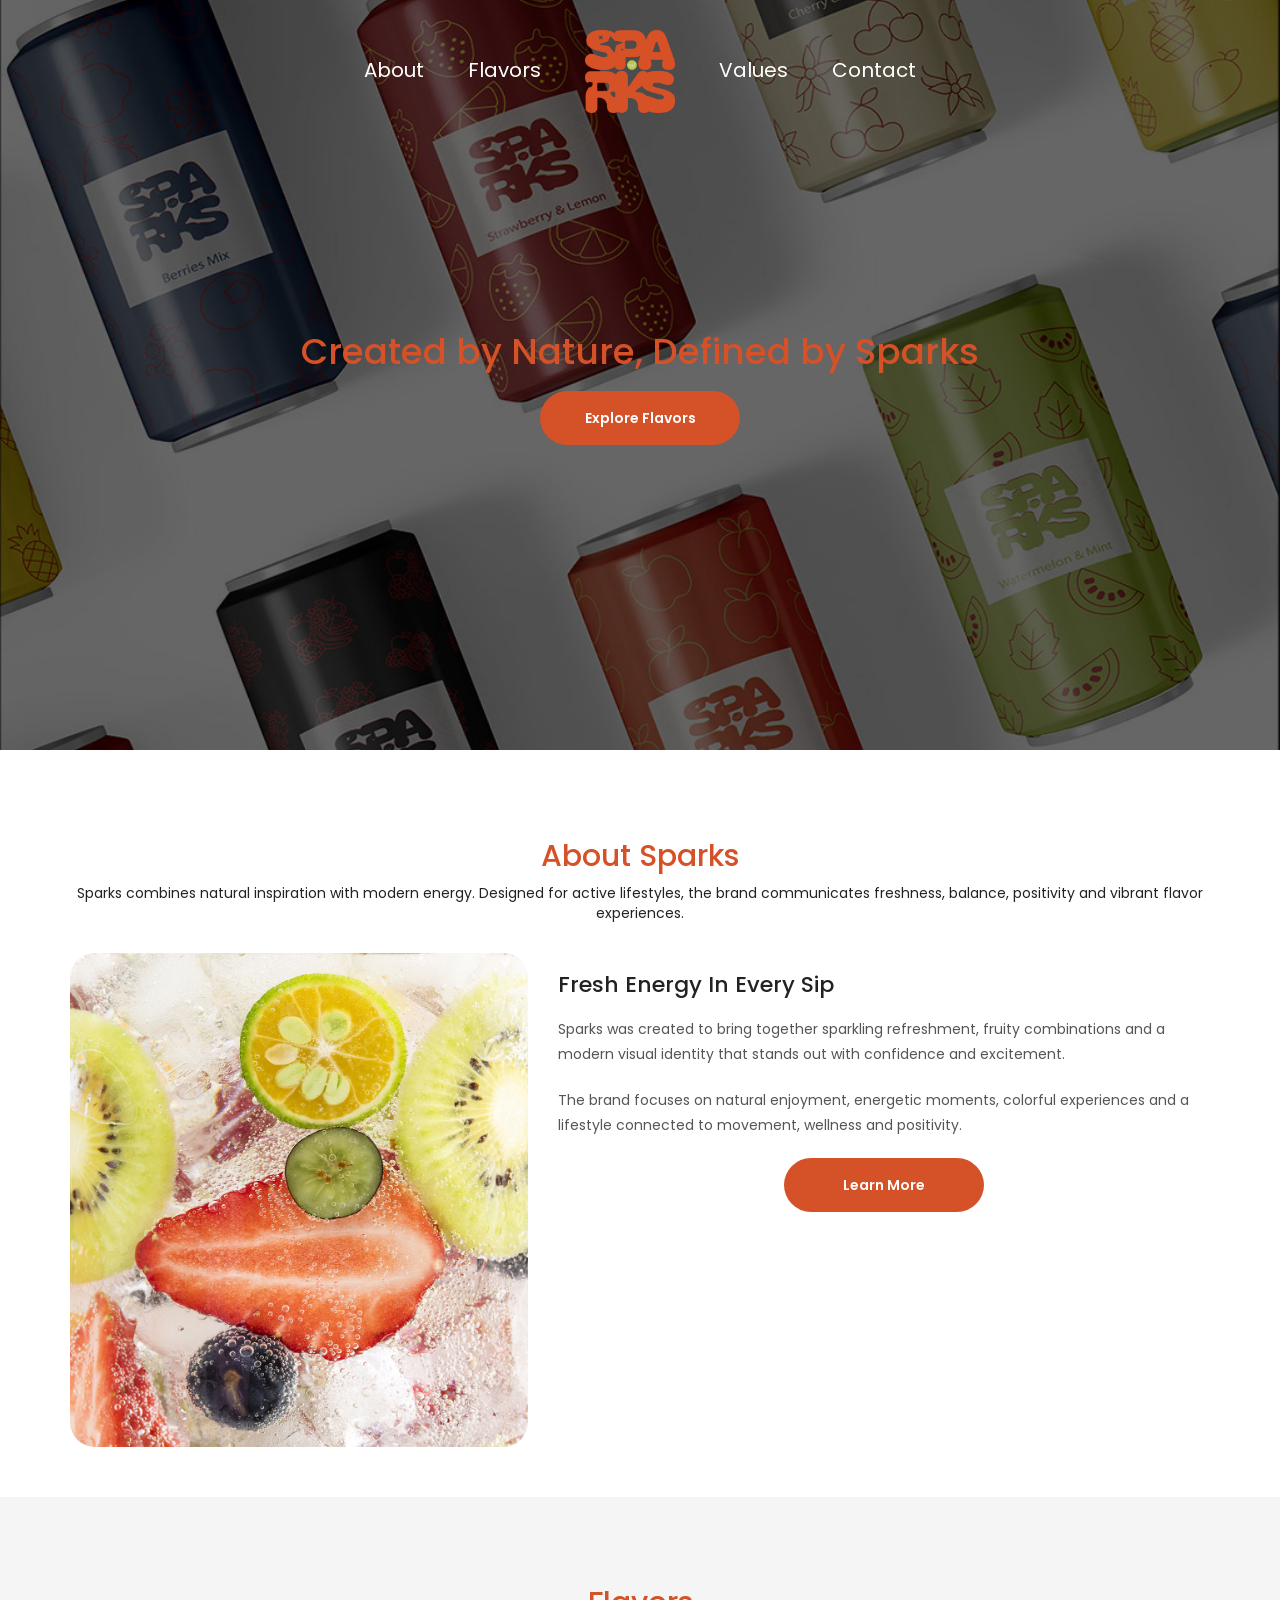
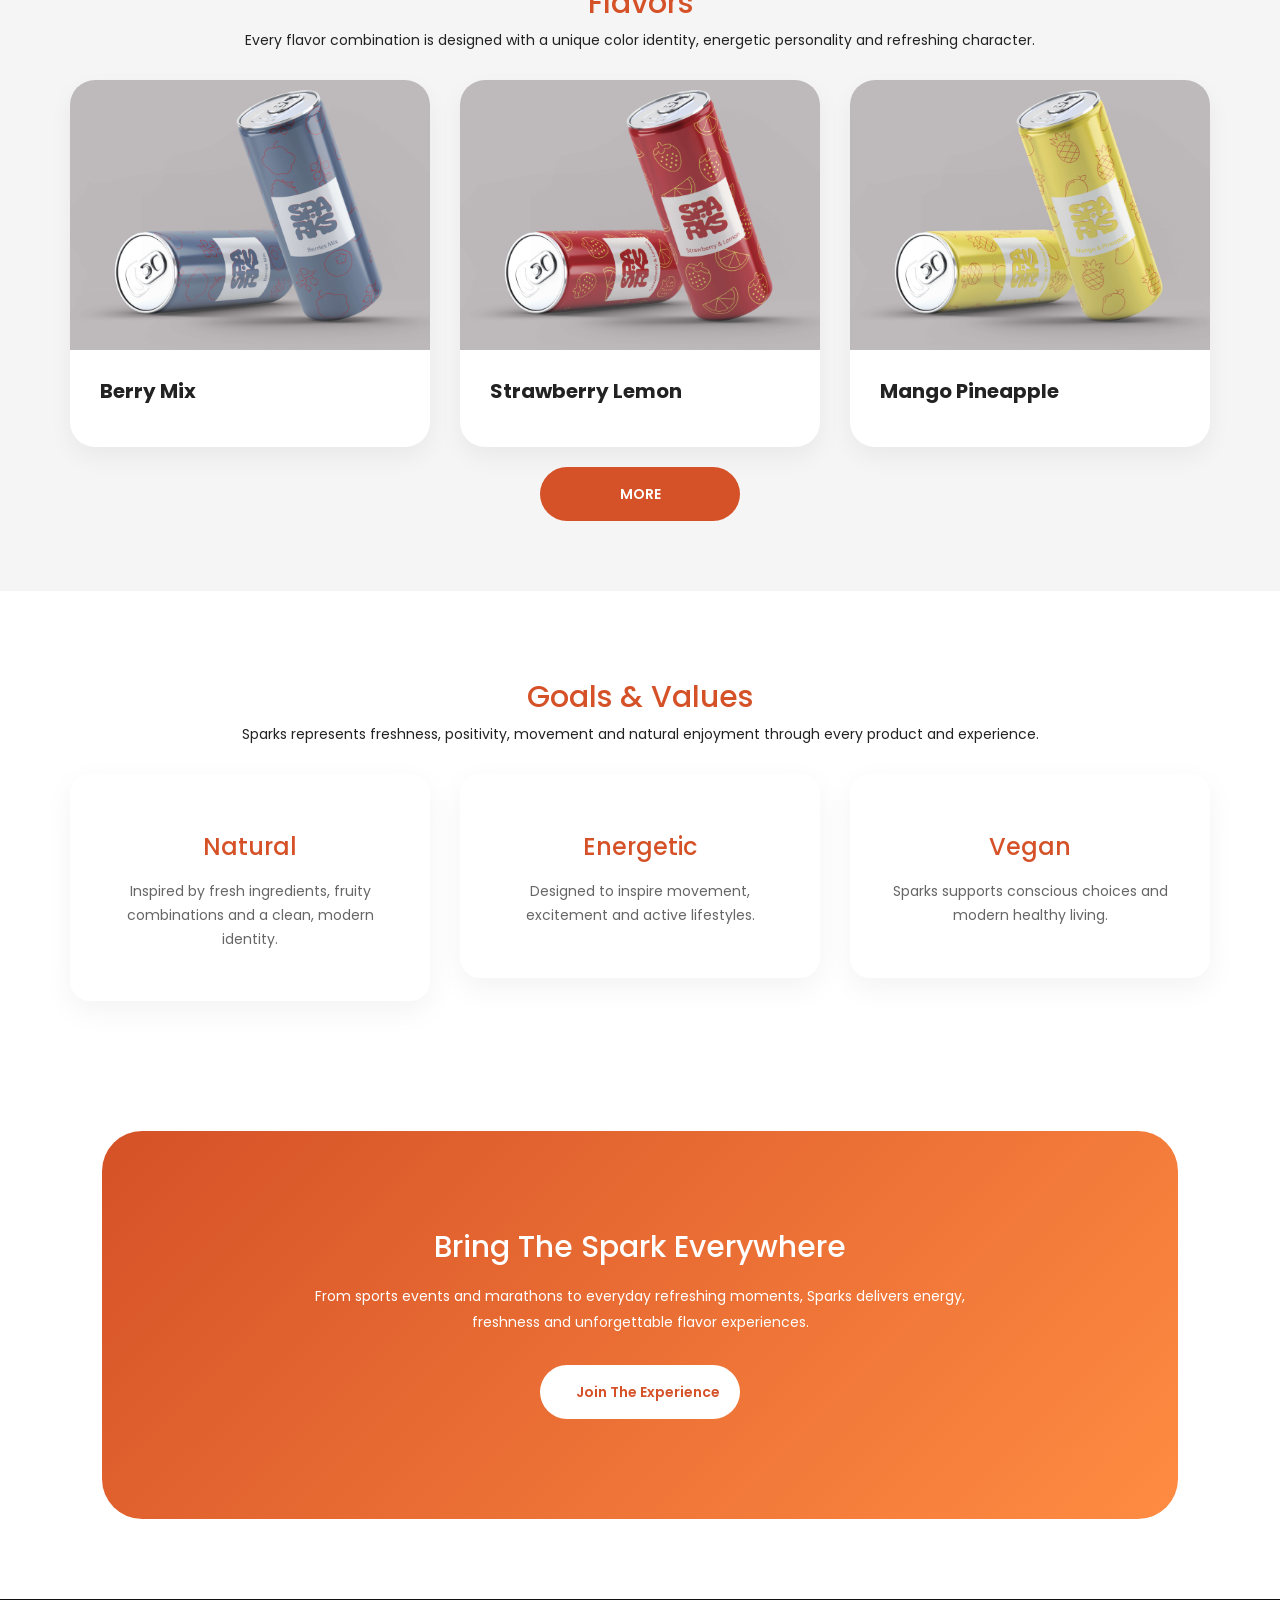
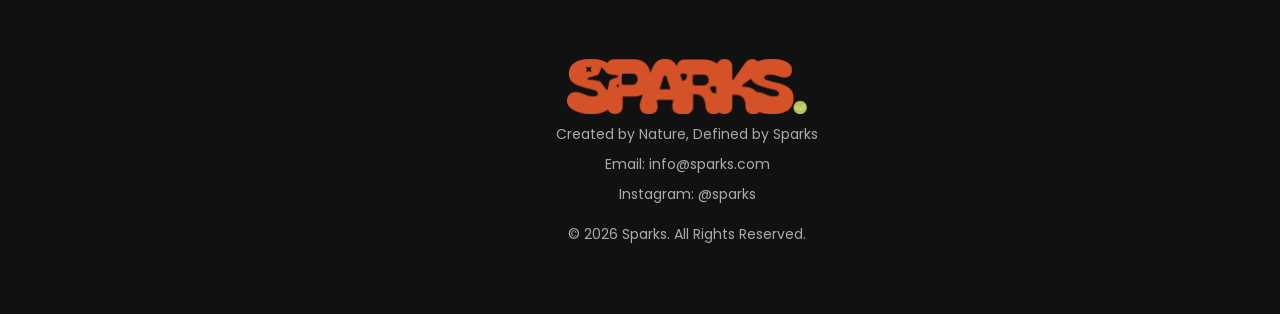
==== index.html @ b62c6bb4 "Add files via upload" ====
<!DOCTYPE html>
<html lang="en">
<head>
  <meta charset="UTF-8" />
  <meta name="viewport" content="width=device-width, initial-scale=1.0" />
  <title>SPARKS</title>
  <link rel="shortcut icon" href="https://christinastyl.github.io/sparks/images/favicon.png">


  <meta name="viewport" content="width=device-width, initial-scale=1">
  <meta name="title" content="SPARKS">
  <meta name="description" content="">

  <meta property="og:url" content="https://christinastyl.github.io/sparks/"/>
  <meta property="og:title" content="SPARKS"/>
  <meta property="og:description" content=""/>
  <meta property="og:site_name" content="SPARKS"/>
  <meta property="og:image" content="https://christinastyl.github.io/sparks/images/og_image.jpg"/>

  <link rel="stylesheet" href="https://maxcdn.bootstrapcdn.com/bootstrap/3.4.1/css/bootstrap.min.css">
  <script src="https://ajax.googleapis.com/ajax/libs/jquery/3.7.1/jquery.min.js"></script>
  <script src="https://maxcdn.bootstrapcdn.com/bootstrap/3.4.1/js/bootstrap.min.js"></script>

  <link rel="preconnect" href="https://fonts.googleapis.com">
  <link href="https://fonts.googleapis.com/css2?family=Bagel+Fat+One&family=Poppins:wght@300;400;500;600;700&display=swap" rel="stylesheet">
  <link  href="scripts/style.css" rel="stylesheet"/>
</head>

<body>
    <div class="header-wrap" id="top">
        <!-- <div class="overlay"></div> -->
        <div class="container">
            <div class="row">
                <div class="col-md-12">
                    <div class="menu">
                        <a href="#about">About</a>
                        <a href="/sparks/flavors">Flavors</a>
                        <a href="#home" class="logo"><img src="images/logo.png" alt="logo"></a>
                        <a href="#values">Values</a>
                        <a href="#contact">Contact</a>
                     </div>
                </div>
            </div>
            <div class="row">
                <div class="col-md-12">
                    <div class="header-img">
                        <h1>Created by Nature, Defined by Sparks</h1>
                        <a href="#flavors" class="btn">Explore Flavors</a>
                    </div>
                </div>
            </div>
        </div>
    </div>

  <!-- ABOUT -->
  <div class="wrap about-wrap about" id="about">
      <div class="container">
          <div class="row">
              <div class="col-md-12">
                  <div class="section-intro">
                      <h2>About Sparks</h2>
                      <p>
                        Sparks combines natural inspiration with modern energy.
                        Designed for active lifestyles, the brand communicates freshness,
                        balance, positivity and vibrant flavor experiences.
                      </p>
                  </div>
              </div>
          </div>
          <div class="row">
              <div class="col-md-5">
                  <img src="images/about-img.jpg" alt="Sparks Drink">
              </div>
              <div class="col-md-7">
                  <div class="about-text">
                    <h3>Fresh Energy In Every Sip</h3>
                    <p>
                      Sparks was created to bring together sparkling refreshment,
                      fruity combinations and a modern visual identity that stands
                      out with confidence and excitement.
                    </p>
                    <p>
                      The brand focuses on natural enjoyment, energetic moments,
                      colorful experiences and a lifestyle connected to movement,
                      wellness and positivity.
                    </p>
                    <a href="#" class="btn">Learn More</a>
                  </div>
              </div>
          </div>
      </div>
  </div>


  <!-- FLAVORS -->

  <div class="wrap flavors-wrap" id="flavors">
      <div class="container">
          <div class="row">
              <div class="col-md-12">
                  <div class="section-intro">
                    <h2>Flavors</h2>
                    <p>
                      Every flavor combination is designed with a unique color identity,
                      energetic personality and refreshing character.
                    </p>
                  </div>
              </div>
          </div>
          <div class="row">
              <div class="col-md-4">
                  <div class="flavor-card">
                      <div class="flavor-top berry"><img src="images/berry.jpg" alt="Berry Mix"></div>
                    <div class="flavor-content">
                      <h3>Berry Mix</h3>
                    </div>
                  </div>
              </div>
              <div class="col-md-4">
                  <div class="flavor-card">
                    <div class="flavor-top strawberry"><img src="images/strawberry.jpg" alt="Strawberry Lemon"></div>
                    <div class="flavor-content">
                      <h3>Strawberry Lemon</h3>
                    </div>
                  </div>
              </div>
              <div class="col-md-4">
                  <div class="flavor-card">
                    <div class="flavor-top mango"><img src="images/mango.jpg" alt="Mango Pineapple"></div>
                    <div class="flavor-content">
                      <h3>Mango Pineapple</h3>
                    </div>
                  </div>
              </div>
              <!-- <div class="col-md-4">
                  <div class="flavor-card">
                    <div class="flavor-top peach"><img src="images/peach.jpg" alt="Peach Green Apple"></div>
                    <div class="flavor-content">
                      <h3>Peach Green Apple</h3>
                    </div>
                  </div>
              </div>
              <div class="col-md-4">
                  <div class="flavor-card">
                    <div class="flavor-top vanilla"><img src="images/vanilla.jpg" alt="Cherry & Vanilla"></div>
                    <div class="flavor-content">
                      <h3>Cherry Vanilla</h3>
                    </div>
                  </div>
              </div>
              <div class="col-md-4">
                  <div class="flavor-card">
                    <div class="flavor-top mint"><img src="images/mint.jpg" alt="Watermelon Mint"></div>
                    <div class="flavor-content">
                      <h3>Watermelon Mint</h3>
                    </div>
                  </div>
              </div> -->
          </div>
          <div class="row">
              <div class="col-md-12">
                  <a href="/sparks/flavors" class="btn">MORE</a>
              </div>
          </div>
      </div>
  </div>

  <!-- VALUES -->
  <div class="wrap values-wrap" id="values">
      <div class="container">
          <div class="row">
              <div class="col-md-12">
                  <div class="section-intro">
                      <h2>Goals & Values</h2>
                      <p>
                        Sparks represents freshness, positivity, movement and natural
                        enjoyment through every product and experience.
                      </p>
                  </div>
              </div>
          </div>
          <div class="row">
              <div class="col-md-4">
                  <div class="value-card">
                    <h3>Natural</h3>
                    <p>
                      Inspired by fresh ingredients, fruity combinations and a clean,
                      modern identity.
                    </p>
                  </div>
              </div>
              <div class="col-md-4">
                  <div class="value-card">
                    <h3>Energetic</h3>
                    <p>
                      Designed to inspire movement, excitement and active lifestyles.
                    </p>
                  </div>
              </div>
              <div class="col-md-4">
                  <div class="value-card">
                    <h3>Vegan</h3>
                    <p>
                      Sparks supports conscious choices and modern healthy living.
                    </p>
                  </div>
              </div>

          </div>
      </div>
  </div>

  <!-- CTA -->

  <div class="cta">

    <h2>Bring The Spark Everywhere</h2>

    <p>
      From sports events and marathons to everyday refreshing moments,
      Sparks delivers energy, freshness and unforgettable flavor experiences.
    </p>

    <a href="#" class="btn">Join The Experience</a>

  </div>

  <!-- FOOTER -->

  <div class="footer" id="contact">
      <div class="container">
          <div class="row">
              <div class="col-md-4"></div>
              <div class="col-md-4">
                  <img src="images/secondary.png" alt="logo">
                <p>Created by Nature, Defined by Sparks</p>
                <p>Email: info@sparks.com</p>
                <p>Instagram: @sparks</p>
                <p style="margin-top:20px;">© 2026 Sparks. All Rights Reserved.</p>
              </div>
              <div class="col-md-4"></div>
          </div>
      </div>
</div>
</body>
</html>
---- scripts/style.css ----
*{margin:0;padding:0;box-sizing:border-box;}
body{font-family:'Poppins',sans-serif;background:#fff;color:#222;overflow-x:hidden;}
html{scroll-behavior:smooth;}
:root{
    --main:#d55127;
    --secondary:#b8c655;
    --dark:#111;
    --light:#fff;
    --gray:#f5f5f5;
}

.overlay{background-color: #000;width: 100%;height: 100%;z-index: 1000;position: absolute;opacity: 16%;}
.menu{text-align: center;margin: 30px;}
.menu a{padding: 0 20px;font-size: 20px;text-decoration: none;display: inline-block;color: #fff;display: ruby-text;}
.menu a:hover{color: var(--secondary)}
.logo {margin: 0}

.header-wrap {background: url('../images/header-bg.jpg') 0 0 no-repeat;background-size: cover;height: 750px;background-position: center;}
.page-header-wrap{background: url('../images/header-bg.jpg') 0 0 no-repeat;background-size: cover;background-position: center;}
.header-wrap .header-title{line-height: 1;color: #fff;font-size: 70px;}
.header-wrap .header-title span{display: block;background-image: linear-gradient(to right, var(--light), var(--dark));-webkit-background-clip: text;-webkit-text-fill-color: transparent;}
.header-wrap .header-text{color: #fff;font-size: 18px;padding: 20px 0;}
.header-wrap .header-text span{color: var(--light);}
.button {color: #fff;border: 1px solid;font-size: 17px;font-weight: normal;padding: 14px 16px;border-radius: 5px;border-image: linear-gradient(to right, var(--light), var(--dark)) 1;}
.button:hover{background-image: linear-gradient(to right, var(--light), var(--dark));text-decoration: none;color: #fff;-webkit-background-clip: border-box;-webkit-text-fill-color: white;}
.header-img{padding: 13% 0;text-align: center;}
.header-img img{width: 100%;padding: 13% 0;}
.header-img h1{color: var(--main);}
.menu .logo img{width: 90px;margin: auto;display: block;}

.hero{height:50vh;background:linear-gradient(rgba(0,0,0,0.45),rgba(0,0,0,0.45)),url('../images/hero.jpg');background-size:cover;background-position:center;text-align:center;color:white;}
.hero h1{font-family:'Bagel Fat One',cursive;font-size:5rem;margin-bottom:15px;}
.hero p{max-width:700px;line-height:1.8;font-size:1.1rem;}

.btn{display:inline-block;padding:16px 35px;background:var(--main);color:white;border-radius:50px;text-decoration:none;font-weight:600;transition:0.3s;    margin: 20px auto;display: block;width: 200px;}
.btn:hover{transform:translateY(-3px);background:var(--secondary);}

.wrap{padding: 50px 0}
.section-intro {text-align: center;padding: 20px 0}
.section-intro h2{color: var(--main)}


/* about */
.about img{width:100%;border-radius:25px;}
.about-text h3{font-size:2.2rem;margin-bottom:20px;}
.about-text p{line-height:1.8;color:#555;margin-bottom:20px;}

/* FLAVORS */
.flavors-wrap {background:var(--gray);}
.flavor-card{background:white;border-radius:25px;overflow:hidden;transition:0.4s;box-shadow:0 10px 25px rgba(0,0,0,0.05);}
.flavor-card:hover{transform:translateY(-10px);}
.flavor-top{height:250px;}
.flavor-top img {width: 100%}

.flavor-content{padding:30px;}
.flavor-content h3{margin-bottom:15px;font-size:1.5rem;}
.flavor-content p{color:#666;line-height:1.7;}

.flavor-content h3{/*position:absolute;top:0px;left:25px;*/font-size:2rem;font-weight:700;z-index:2;}
.berries h3{color: #596983}
.strawberry h3{color: #aa1e23}
.mango h3{color: #fee14d}
.peach h3{color: #d55127}
.vanilla h3{color: #f1e2b7}
.mint h3{color: #b8c655}

/* VALUES */
.value-card{padding:40px;border-radius:20px;background:white;box-shadow:0 10px 30px rgba(0,0,0,0.05);text-align:center;}
.value-card h3{margin:20px 0;color:var(--main);}
.value-card p{color:#666;line-height:1.7;}

/* CTA */

.cta{
background:linear-gradient(135deg,var(--main),#ff8c42);
color:white;
text-align:center;
border-radius:40px;
margin:80px 8%;
padding:80px 30px;
}

.cta h2{
font-size:3rem;
margin-bottom:20px;
}

.cta p{
max-width:700px;
margin:auto;
line-height:1.8;
margin-bottom:30px;
}

.cta .btn{
background:white;
color:var(--main);
}


.secret-wrap{position:relative;margin:70px 8%;padding:70px 8%;border-radius:40px;overflow:hidden;background:#050505;}
.secret-overlay{position:absolute;inset:0;background:radial-gradient(circle at top right,rgba(255,0,80,0.18),transparent 40%);}
.secret-container{position:relative;z-index:2;display:grid;grid-template-columns:repeat(auto-fit,minmax(320px,1fr));gap:60px;align-items:center;}
.premium-label{display:inline-block;padding:10px 20px;border:1px solid rgba(255,255,255,0.2);border-radius:50px;color:var(--main);font-size:12px;letter-spacing:2px;margin-bottom:25px;}
.secret-wrap h2{font-family:'Bagel Fat One',cursive;font-size:6rem;color:white;line-height:1;margin-bottom:20px;}
.secret-wrap h3{color:var(--main);font-size:2rem;margin-bottom:25px;}
.secret-wrap p{color:#bbb;line-height:1.9;margin-bottom:20px;max-width:650px;}
.secret-wrap{display:flex;justify-content:center;}
.secret-can{width:100%;max-width:420px;position:relative;}
.secret-can::before{content:'';position:absolute;inset:-20px;border-radius:30px;background:linear-gradient(135deg,rgba(255,0,80,0.2),rgba(255,255,255,0.02));filter:blur(20px);}
.secret-wrap img{position:relative;z-index:2;width:100%;border-radius:30px;box-shadow:0 20px 60px rgba(0,0,0,0.6);}

/* FOOTER */
.footer{background:#111;color:white;padding:60px 8%;text-align:center;}
.footer img{width: 100%;padding: 0px 60px 10px;}
.footer p{color:#aaa;margin-bottom:10px;}

/* RESPONSIVE */

@media(max-width:768px){

.hero h1{
font-size:3rem;
}

nav ul{
display:none;
}

.section-title h2{
font-size:2.2rem;
}

.cta h2{
font-size:2rem;
}

}
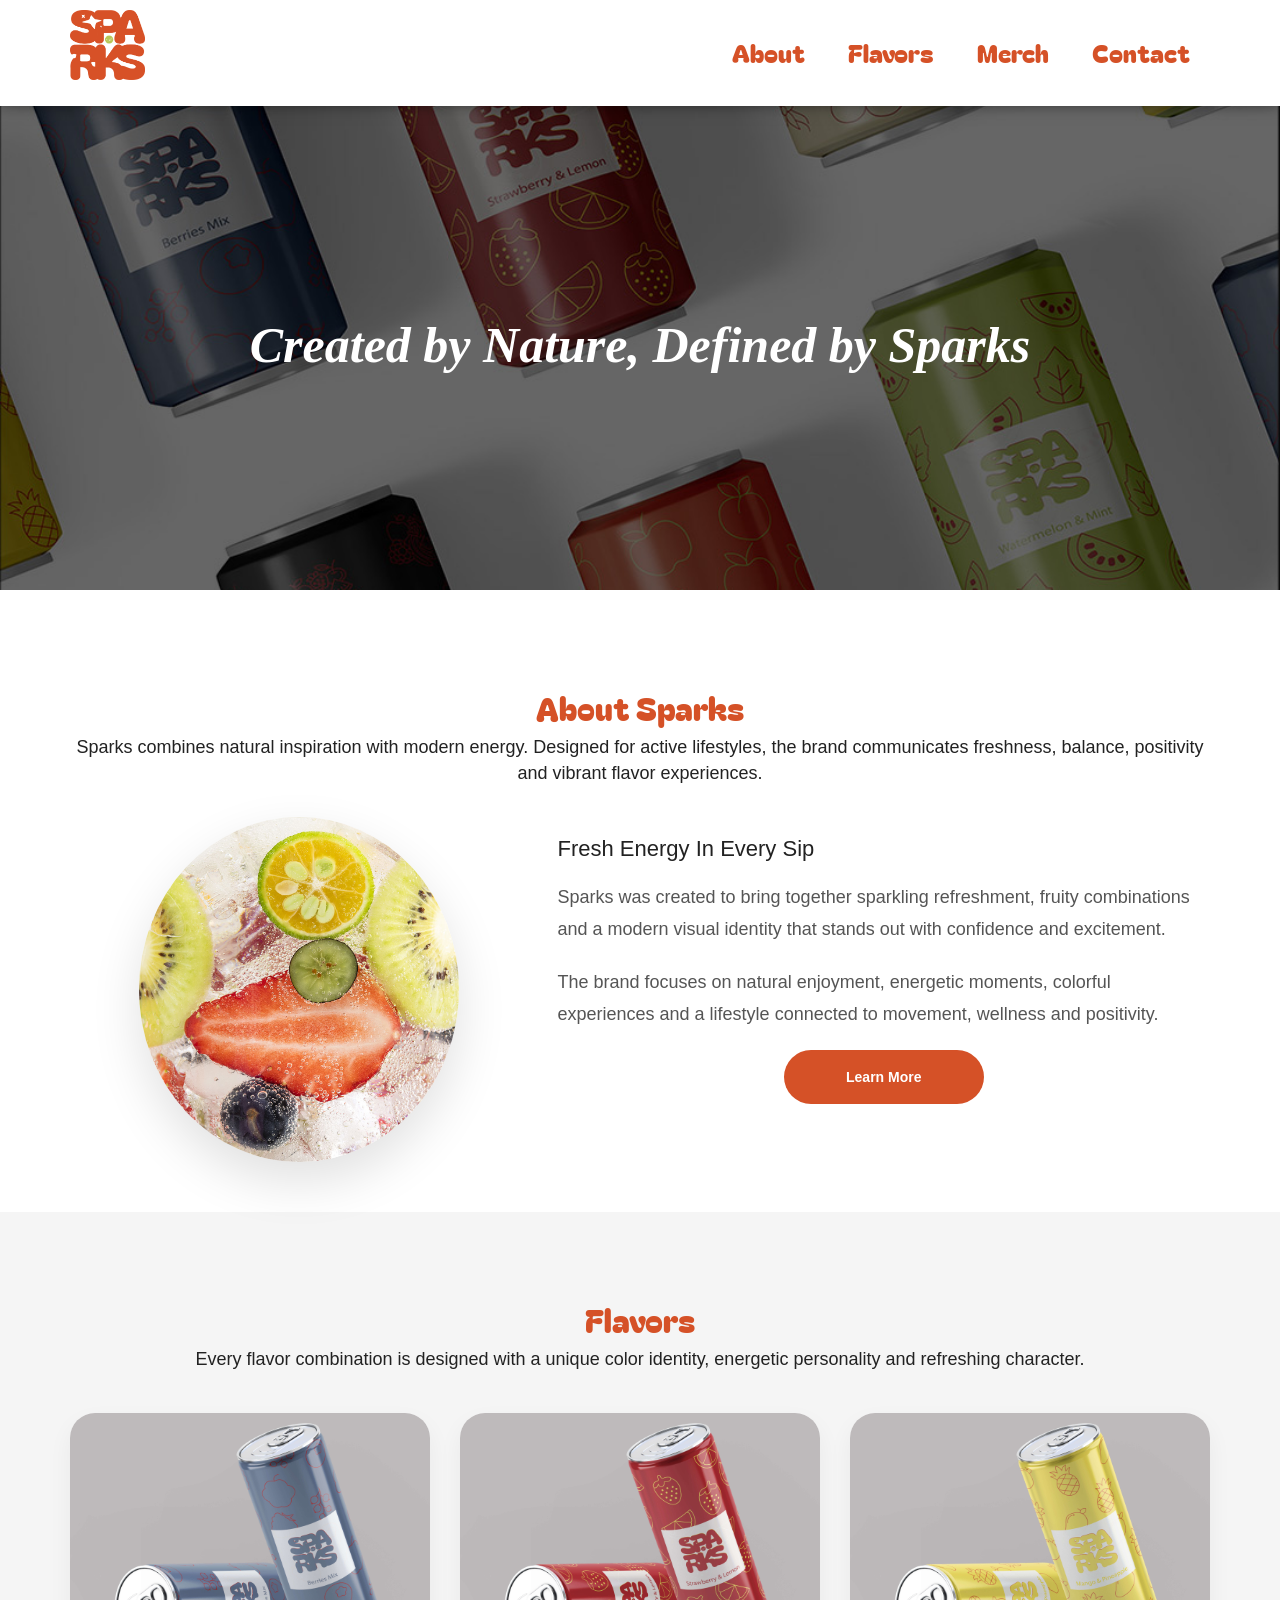
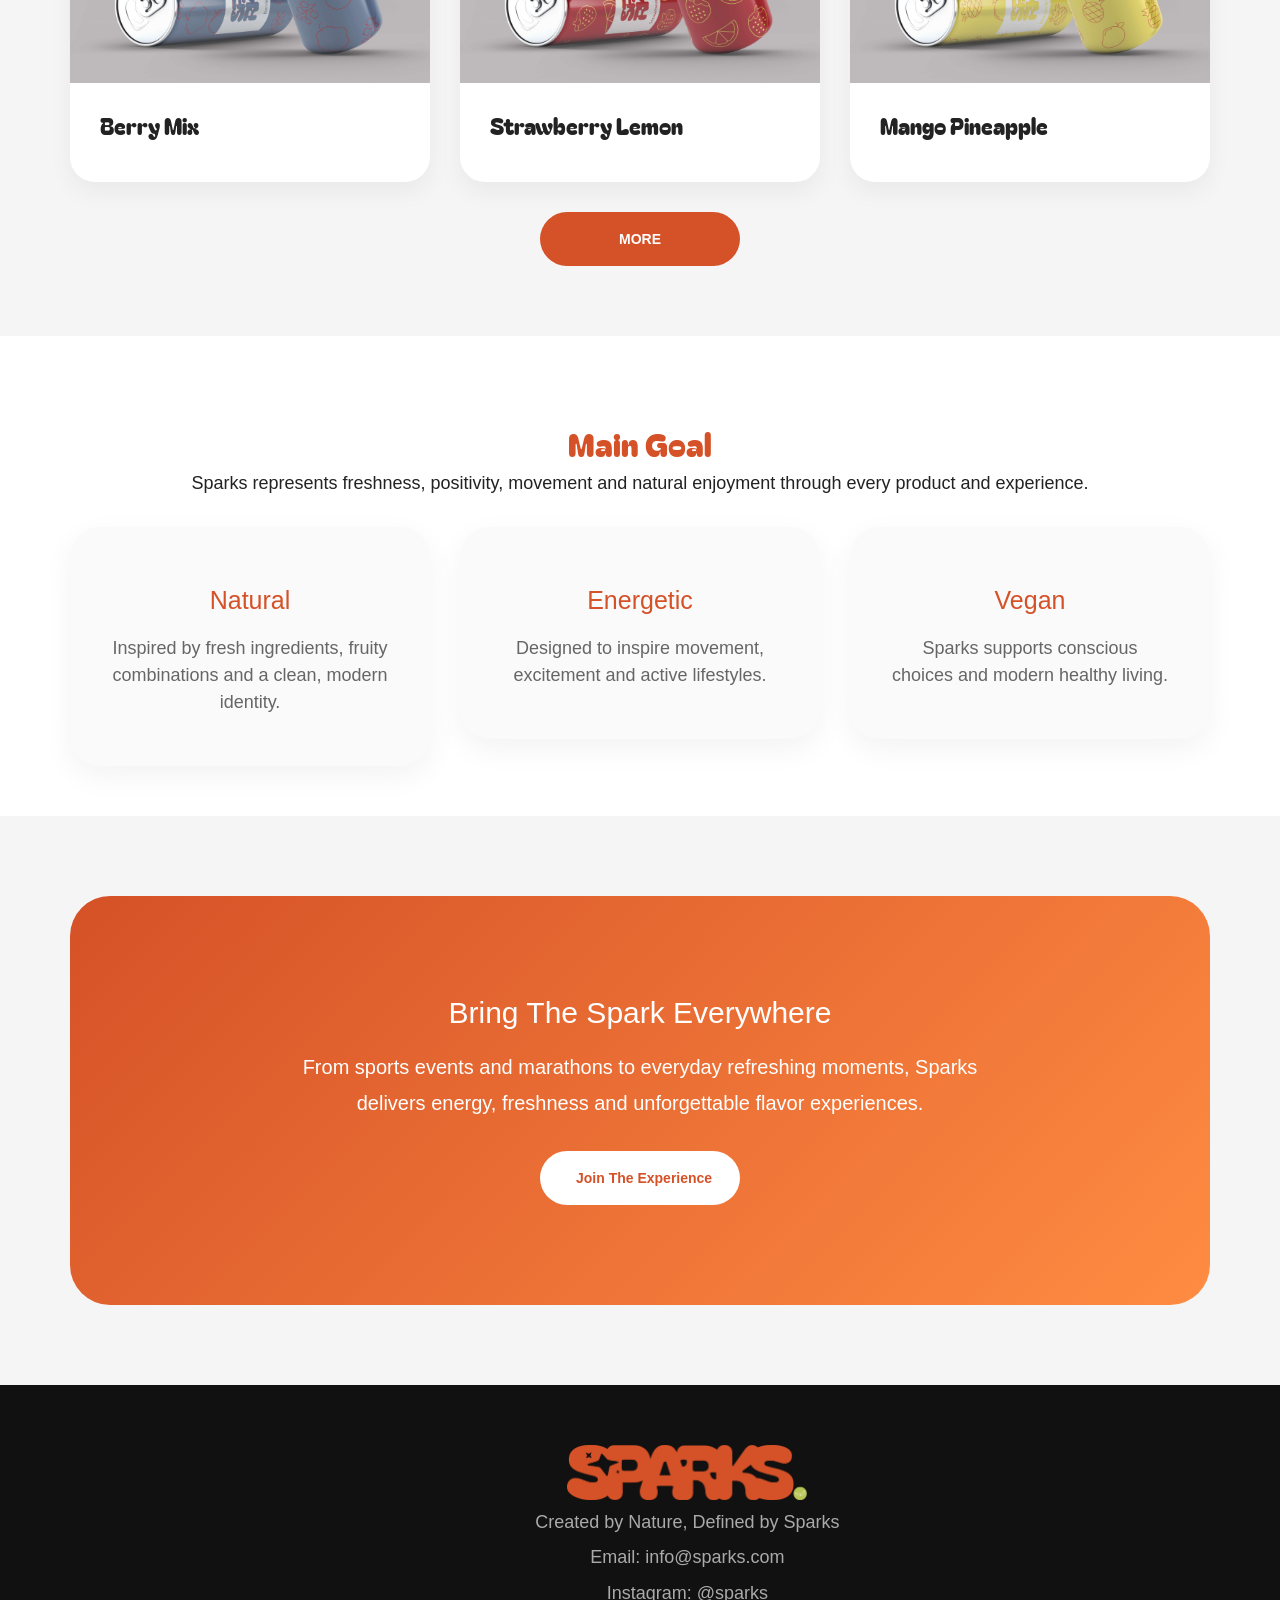
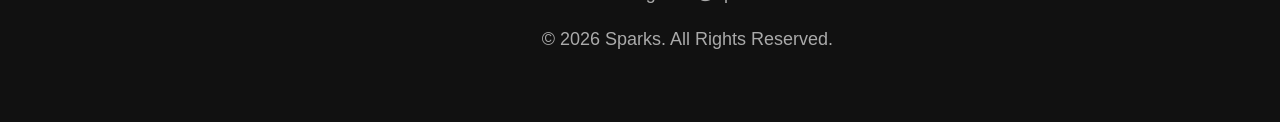
==== commit 91e509a6: "Add files via upload" ====
--- a/index.html
+++ b/index.html
@@ -23,29 +23,36 @@
 
   <link rel="preconnect" href="https://fonts.googleapis.com">
   <link href="https://fonts.googleapis.com/css2?family=Bagel+Fat+One&family=Poppins:wght@300;400;500;600;700&display=swap" rel="stylesheet">
+  <link href="https://fonts.cdnfonts.com/css/myriad-pro-5" rel="stylesheet">
   <link  href="scripts/style.css" rel="stylesheet"/>
 </head>
 
 <body>
+    <div class="menu-wrap">
+        <div class="container">
+            <div class="row">
+                <div class="col-md-6">
+                    <a href="/sparks" class="logo"><img src="images/logo.png" alt="logo"></a>
+                </div>
+                <div class="col-md-6">
+                    <div class="menu">
+                        <a href="/sparks/about">About</a>
+                        <a href="/sparks/flavors">Flavors</a>
+                        <a href="/sparks/merch">Merch</a>
+                        <a href="/sparks/contact">Contact</a>
+                     </div>
+                </div>
+            </div>
+        </div>
+    </div>
     <div class="header-wrap" id="top">
         <!-- <div class="overlay"></div> -->
         <div class="container">
             <div class="row">
                 <div class="col-md-12">
-                    <div class="menu">
-                        <a href="#about">About</a>
-                        <a href="/sparks/flavors">Flavors</a>
-                        <a href="#home" class="logo"><img src="images/logo.png" alt="logo"></a>
-                        <a href="#values">Values</a>
-                        <a href="#contact">Contact</a>
-                     </div>
-                </div>
-            </div>
-            <div class="row">
-                <div class="col-md-12">
                     <div class="header-img">
                         <h1>Created by Nature, Defined by Sparks</h1>
-                        <a href="#flavors" class="btn">Explore Flavors</a>
+                        <!-- <a href="#flavors" class="btn">Explore Flavors</a> -->
                     </div>
                 </div>
             </div>
@@ -84,7 +91,7 @@
                       colorful experiences and a lifestyle connected to movement,
                       wellness and positivity.
                     </p>
-                    <a href="#" class="btn">Learn More</a>
+                    <a href="/sparks/about" class="btn">Learn More</a>
                   </div>
               </div>
           </div>
@@ -171,7 +178,7 @@
           <div class="row">
               <div class="col-md-12">
                   <div class="section-intro">
-                      <h2>Goals & Values</h2>
+                      <h2>Main Goal</h2>
                       <p>
                         Sparks represents freshness, positivity, movement and natural
                         enjoyment through every product and experience.
@@ -211,19 +218,24 @@
   </div>
 
   <!-- CTA -->
-
-  <div class="cta">
-
-    <h2>Bring The Spark Everywhere</h2>
-
-    <p>
-      From sports events and marathons to everyday refreshing moments,
-      Sparks delivers energy, freshness and unforgettable flavor experiences.
-    </p>
-
-    <a href="#" class="btn">Join The Experience</a>
-
-  </div>
+  <div class="cta-wrap">
+      <div class="container">
+          <div class="row">
+              <div class="col-md-12">
+                  <div class="cta">
+                    <h2>Bring The Spark Everywhere</h2>
+                    <p>
+                      From sports events and marathons to everyday refreshing moments,
+                      Sparks delivers energy, freshness and unforgettable flavor experiences.
+                    </p>
+                    <a href="/sparks/contact" class="btn">Join The Experience</a>
+                  </div>
+              </div>
+          </div>
+      </div>
+  </div>
+
+
 
   <!-- FOOTER -->
 
--- a/scripts/style.css
+++ b/scripts/style.css
@@ -1,5 +1,5 @@
 *{margin:0;padding:0;box-sizing:border-box;}
-body{font-family:'Poppins',sans-serif;background:#fff;color:#222;overflow-x:hidden;}
+body{font-family: 'Myriad Pro', sans-serif;/* font-family:'Poppins',sans-serif; */background:#fff;color:#222;overflow-x:hidden;font-size: 18px;}
 html{scroll-behavior:smooth;}
 :root{
     --main:#d55127;
@@ -10,12 +10,14 @@
 }
 
 .overlay{background-color: #000;width: 100%;height: 100%;z-index: 1000;position: absolute;opacity: 16%;}
-.menu{text-align: center;margin: 30px;}
-.menu a{padding: 0 20px;font-size: 20px;text-decoration: none;display: inline-block;color: #fff;display: ruby-text;}
+.menu-wrap{position: fixed;background: #fff;width: 100%;z-index: 1000;box-shadow: 0px -8px 18px 1px #000000;}
+.menu{font-family:'Bagel Fat One',cursive;text-align: right;}
+.menu a{padding: 35px 20px;font-size: 25px;text-decoration: none;display: inline-block;color: var(--main);}
 .menu a:hover{color: var(--secondary)}
 .logo {margin: 0}
+.logo img{height:90px;display: block;padding: 10px 0}
 
-.header-wrap {background: url('../images/header-bg.jpg') 0 0 no-repeat;background-size: cover;height: 750px;background-position: center;}
+.header-wrap {background: url('../images/header-bg.jpg') 0 0 no-repeat;background-size: cover;height: 500px;background-position: center;    position: relative;top: 90px;margin-bottom: 100px;}
 .page-header-wrap{background: url('../images/header-bg.jpg') 0 0 no-repeat;background-size: cover;background-position: center;}
 .header-wrap .header-title{line-height: 1;color: #fff;font-size: 70px;}
 .header-wrap .header-title span{display: block;background-image: linear-gradient(to right, var(--light), var(--dark));-webkit-background-clip: text;-webkit-text-fill-color: transparent;}
@@ -25,11 +27,10 @@
 .button:hover{background-image: linear-gradient(to right, var(--light), var(--dark));text-decoration: none;color: #fff;-webkit-background-clip: border-box;-webkit-text-fill-color: white;}
 .header-img{padding: 13% 0;text-align: center;}
 .header-img img{width: 100%;padding: 13% 0;}
-.header-img h1{color: var(--main);}
-.menu .logo img{width: 90px;margin: auto;display: block;}
+.header-img h1{font-family: 'Myriad Pro';font-size: 5rem;color: #fff;font-weight: bold;font-style: italic;margin-top:80px;}
 
-.hero{height:50vh;background:linear-gradient(rgba(0,0,0,0.45),rgba(0,0,0,0.45)),url('../images/hero.jpg');background-size:cover;background-position:center;text-align:center;color:white;}
-.hero h1{font-family:'Bagel Fat One',cursive;font-size:5rem;margin-bottom:15px;}
+.hero{height:50vh;background:linear-gradient(rgba(0,0,0,0.45),rgba(0,0,0,0.45)),url('../images/hero.jpg');background-size:cover;background-position:center;text-align:center;color:white;position: relative;top: 90px;margin-bottom: 100px;}
+.hero h1{font-family: 'Myriad Pro';font-size: 5rem;color: #fff;font-weight: bold;font-style: italic;margin-top:13%;}
 .hero p{max-width:700px;line-height:1.8;font-size:1.1rem;}
 
 .btn{display:inline-block;padding:16px 35px;background:var(--main);color:white;border-radius:50px;text-decoration:none;font-weight:600;transition:0.3s;    margin: 20px auto;display: block;width: 200px;}
@@ -37,7 +38,7 @@
 
 .wrap{padding: 50px 0}
 .section-intro {text-align: center;padding: 20px 0}
-.section-intro h2{color: var(--main)}
+.section-intro h2{color: var(--main);font-family: 'Bagel Fat One';font-size: 32px;}
 
 
 /* about */
@@ -47,16 +48,15 @@
 
 /* FLAVORS */
 .flavors-wrap {background:var(--gray);}
-.flavor-card{background:white;border-radius:25px;overflow:hidden;transition:0.4s;box-shadow:0 10px 25px rgba(0,0,0,0.05);}
+.flavor-card{background:white;border-radius:25px;overflow:hidden;transition:0.4s;box-shadow:0 10px 25px rgba(0,0,0,0.05);margin: 10px 0;}
 .flavor-card:hover{transform:translateY(-10px);}
 .flavor-top{height:250px;}
 .flavor-top img {width: 100%}
 
 .flavor-content{padding:30px;}
-.flavor-content h3{margin-bottom:15px;font-size:1.5rem;}
+.flavor-content h3{margin-bottom:15px;font-size:22px;font-family:'Bagel Fat One';}
 .flavor-content p{color:#666;line-height:1.7;}
 
-.flavor-content h3{/*position:absolute;top:0px;left:25px;*/font-size:2rem;font-weight:700;z-index:2;}
 .berries h3{color: #596983}
 .strawberry h3{color: #aa1e23}
 .mango h3{color: #fee14d}
@@ -70,45 +70,40 @@
 .value-card p{color:#666;line-height:1.7;}
 
 /* CTA */
-
-.cta{
-background:linear-gradient(135deg,var(--main),#ff8c42);
-color:white;
-text-align:center;
-border-radius:40px;
-margin:80px 8%;
-padding:80px 30px;
-}
-
-.cta h2{
-font-size:3rem;
-margin-bottom:20px;
-}
-
-.cta p{
-max-width:700px;
-margin:auto;
-line-height:1.8;
-margin-bottom:30px;
-}
-
-.cta .btn{
-background:white;
-color:var(--main);
-}
+.cta-wrap{background: var(--gray)}
+.cta{background:linear-gradient(135deg,var(--main),#ff8c42);color:white;text-align:center;border-radius:40px;margin:80px 0;padding:80px 30px;}
+.cta h2{font-size:3rem;margin-bottom:20px;}
+.cta p{max-width:700px;margin:auto;line-height:1.8;margin-bottom:30px;font-size: 20px;}
+.cta .btn{background:white;color:var(--main);}
+.cta .btn:hover{background: var(--secondary)}
 
 
-.secret-wrap{position:relative;margin:70px 8%;padding:70px 8%;border-radius:40px;overflow:hidden;background:#050505;}
+.secret-wrap{position:relative;margin:70px 0;padding:70px 8%;border-radius:40px;overflow:hidden;background:#050505;display:flex;justify-content:center;}
 .secret-overlay{position:absolute;inset:0;background:radial-gradient(circle at top right,rgba(255,0,80,0.18),transparent 40%);}
 .secret-container{position:relative;z-index:2;display:grid;grid-template-columns:repeat(auto-fit,minmax(320px,1fr));gap:60px;align-items:center;}
-.premium-label{display:inline-block;padding:10px 20px;border:1px solid rgba(255,255,255,0.2);border-radius:50px;color:var(--main);font-size:12px;letter-spacing:2px;margin-bottom:25px;}
+.premium-label{display:inline-block;padding:10px 20px;border:1px solid rgba(255,255,255,0.2);border-radius:50px;color:var(--main);font-size:16px;letter-spacing:2px;margin-bottom:25px;}
 .secret-wrap h2{font-family:'Bagel Fat One',cursive;font-size:6rem;color:white;line-height:1;margin-bottom:20px;}
-.secret-wrap h3{color:var(--main);font-size:2rem;margin-bottom:25px;}
-.secret-wrap p{color:#bbb;line-height:1.9;margin-bottom:20px;max-width:650px;}
-.secret-wrap{display:flex;justify-content:center;}
+.secret-wrap h3{color:var(--main);font-size:25px;margin-bottom:25px;}
+.secret-wrap p{color:#bbb;line-height:1.9;margin-bottom:20px;max-width:650px;font-size: 20px;}
 .secret-can{width:100%;max-width:420px;position:relative;}
 .secret-can::before{content:'';position:absolute;inset:-20px;border-radius:30px;background:linear-gradient(135deg,rgba(255,0,80,0.2),rgba(255,255,255,0.02));filter:blur(20px);}
-.secret-wrap img{position:relative;z-index:2;width:100%;border-radius:30px;box-shadow:0 20px 60px rgba(0,0,0,0.6);}
+.secret-wrap img{position:relative;z-index:2;width:100%;border-radius:30px;box-shadow:0 20px 60px rgba(0,0,0,0.6);margin-top: 28%;}
+
+.about-wrap img{width: 70%;border-radius: 100%;box-shadow: 0 20px 50px rgba(0, 0, 0, 0.12);display: block;margin: auto;}
+.about-wrap h2{color: var(--main)}
+
+.value-wrap{background:var(--gray);}
+.value-card{background:#fafafa;padding:40px;border-radius:30px;box-shadow:0 10px 30px rgba(0,0,0,0.05);transition:0.4s;}
+.value-card:hover{transform:translateY(-10px);}
+.value-card h3{color:var(--main);margin-bottom:20px;font-size:25px;}
+.value-card p{color:#666;line-height:1.5;}
+
+.story-wrap img{width: 100%;border-radius: 35px;box-shadow: 0 20px 50px rgba(0, 0, 0, 0.1);margin-top: 50px}
+
+.quote-wrap{background: var(--gray)}
+.quote{margin:100px 0;padding:120px 8%;border-radius:40px;background:var(--secondary);background-size:cover;background-position:center;text-align:center;color:white;}
+.quote h2{font-size:3rem;margin-bottom:20px;}
+.quote p {max-width: 700px;margin: auto;line-height: 1.8;margin-bottom: 30px;font-size: 20px;}
 
 /* FOOTER */
 .footer{background:#111;color:white;padding:60px 8%;text-align:center;}
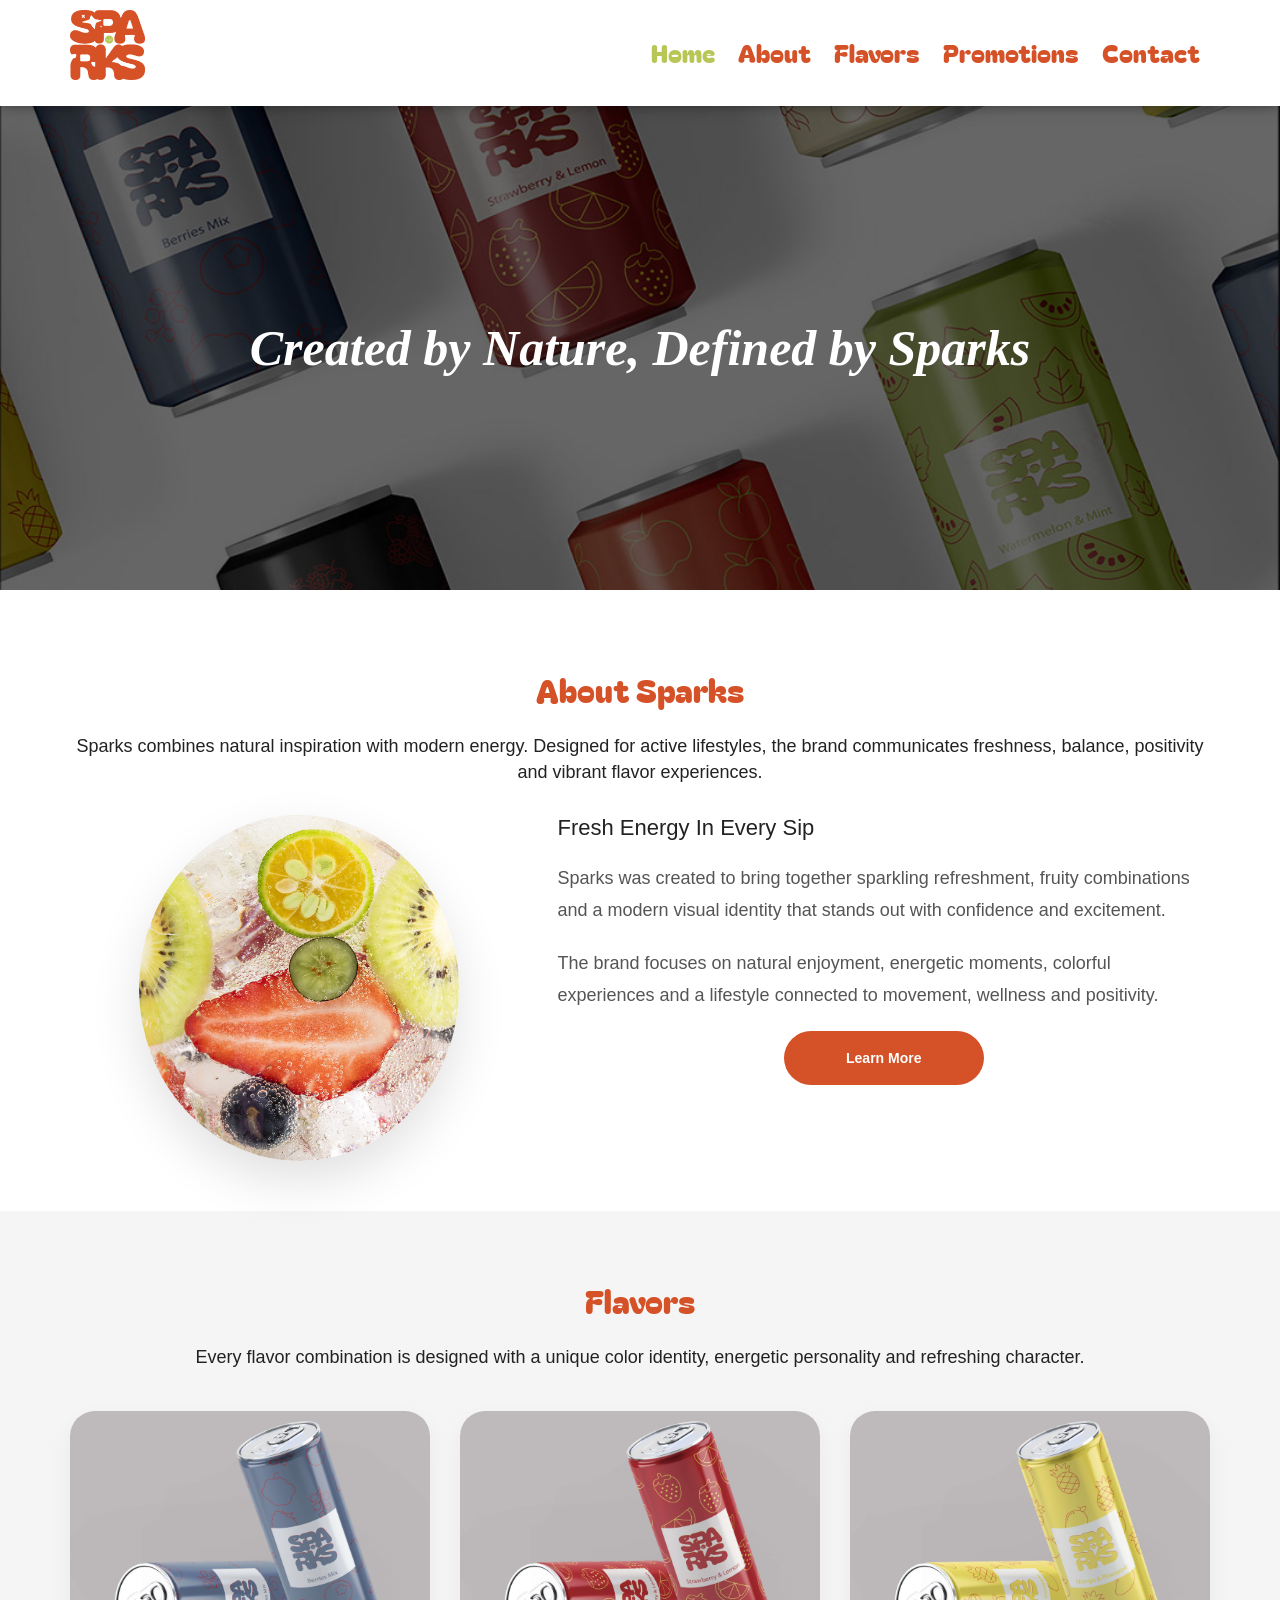
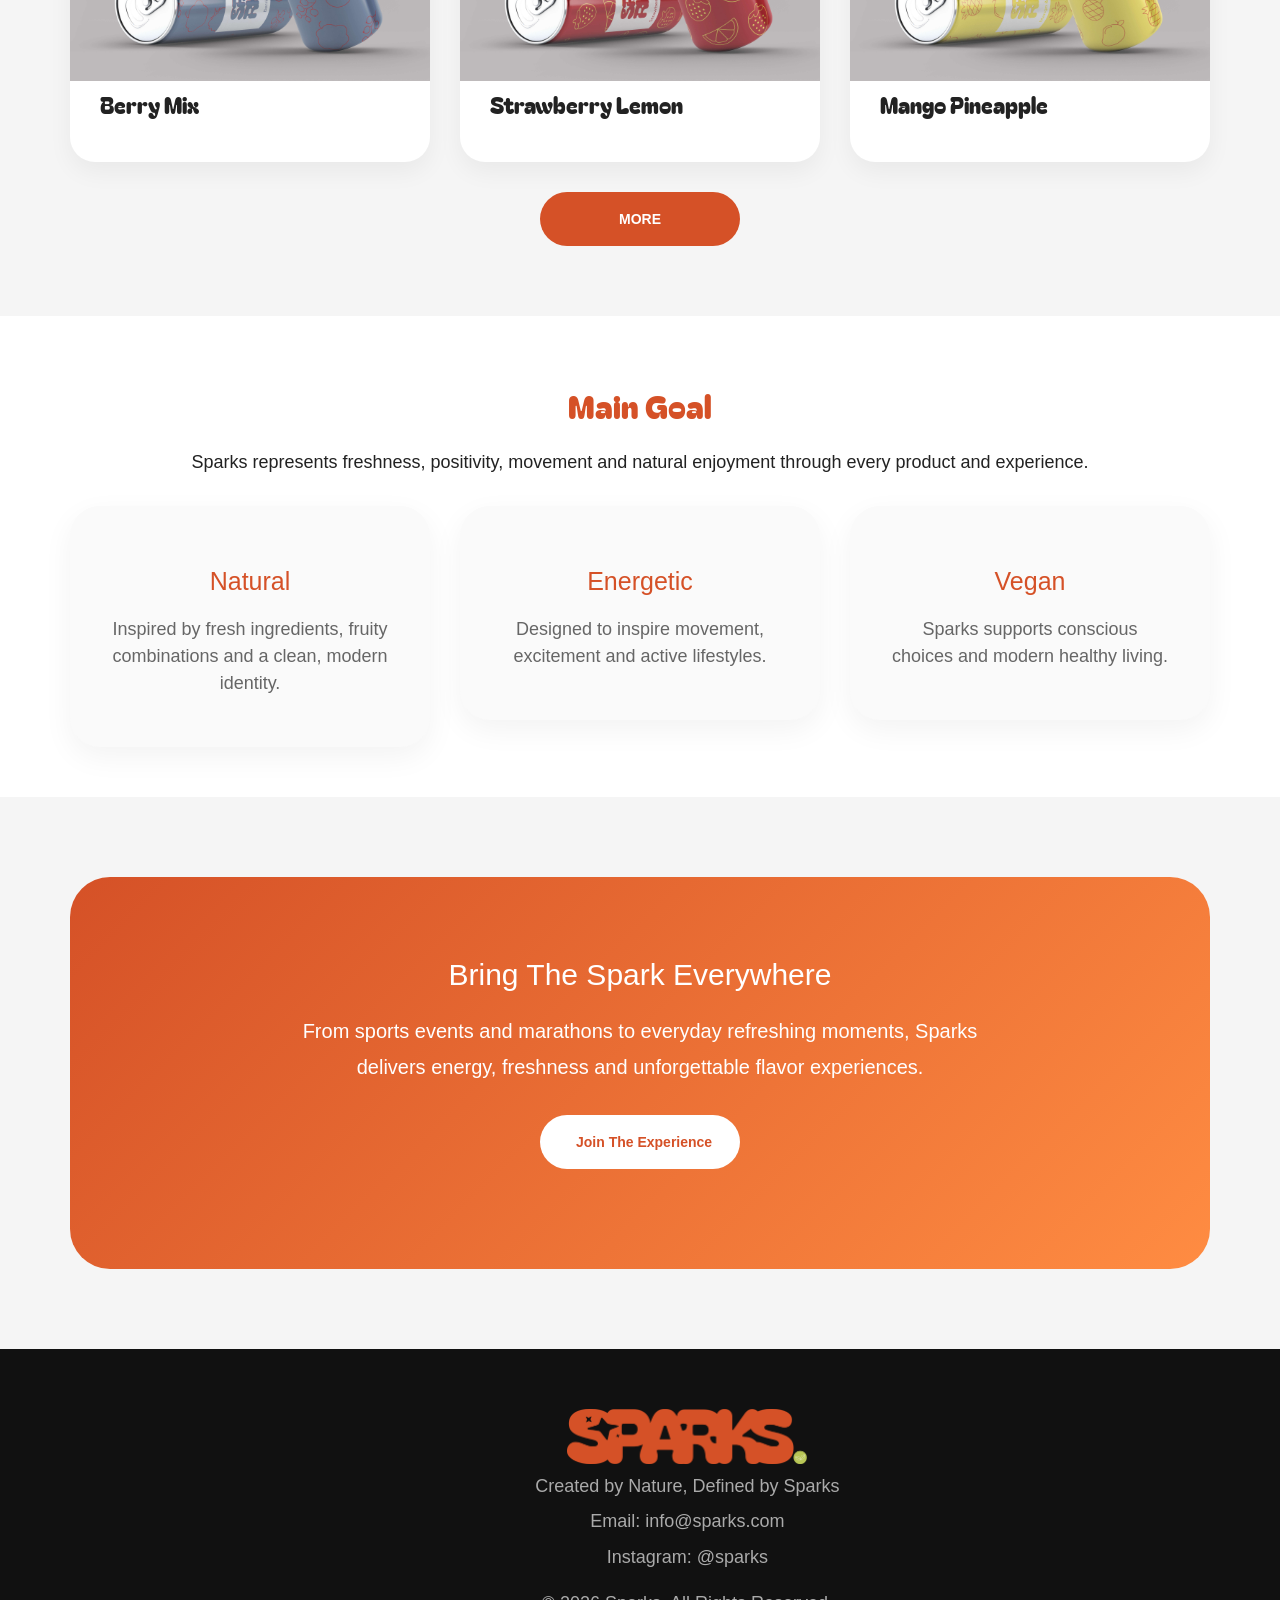
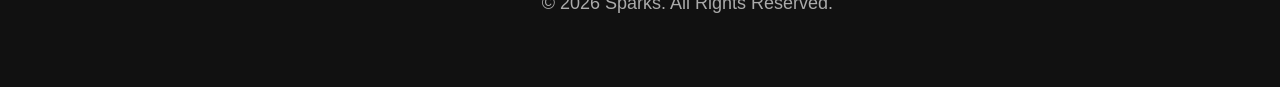
==== commit 81a27392: "Add files via upload" ====
--- a/index.html
+++ b/index.html
@@ -31,14 +31,15 @@
     <div class="menu-wrap">
         <div class="container">
             <div class="row">
-                <div class="col-md-6">
+                <div class="col-md-2">
                     <a href="/sparks" class="logo"><img src="images/logo.png" alt="logo"></a>
                 </div>
-                <div class="col-md-6">
+                <div class="col-md-10">
                     <div class="menu">
+                        <a class="active" href="/sparks">Home</a>
                         <a href="/sparks/about">About</a>
                         <a href="/sparks/flavors">Flavors</a>
-                        <a href="/sparks/merch">Merch</a>
+                        <a href="/sparks/promotions">Promotions</a>
                         <a href="/sparks/contact">Contact</a>
                      </div>
                 </div>
--- a/scripts/style.css
+++ b/scripts/style.css
@@ -8,12 +8,15 @@
     --light:#fff;
     --gray:#f5f5f5;
 }
+h1, h2, h3, h4, h5, h6 {margin-top: 0;margin-bottom: 0.8em;font-weight: 100;line-height: 1.2;}
+
 
 .overlay{background-color: #000;width: 100%;height: 100%;z-index: 1000;position: absolute;opacity: 16%;}
 .menu-wrap{position: fixed;background: #fff;width: 100%;z-index: 1000;box-shadow: 0px -8px 18px 1px #000000;}
 .menu{font-family:'Bagel Fat One',cursive;text-align: right;}
-.menu a{padding: 35px 20px;font-size: 25px;text-decoration: none;display: inline-block;color: var(--main);}
+.menu a{padding: 35px 10px;font-size: 25px;text-decoration: none;display: inline-block;color: var(--main);}
 .menu a:hover{color: var(--secondary)}
+.menu a.active{color: var(--secondary)}
 .logo {margin: 0}
 .logo img{height:90px;display: block;padding: 10px 0}
 
@@ -29,7 +32,12 @@
 .header-img img{width: 100%;padding: 13% 0;}
 .header-img h1{font-family: 'Myriad Pro';font-size: 5rem;color: #fff;font-weight: bold;font-style: italic;margin-top:80px;}
 
-.hero{height:50vh;background:linear-gradient(rgba(0,0,0,0.45),rgba(0,0,0,0.45)),url('../images/hero.jpg');background-size:cover;background-position:center;text-align:center;color:white;position: relative;top: 90px;margin-bottom: 100px;}
+.hero{height:50vh;background-size:cover;background-position:center;text-align:center;color:white;position: relative;top: 90px;margin-bottom: 80px;}
+.about-hero {background:linear-gradient(rgba(0,0,0,0.45),rgba(0,0,0,0.45)),url('../images/about_hero.jpg');}
+.flavors-hero {background:linear-gradient(rgba(0,0,0,0.45),rgba(0,0,0,0.45)),url('../images/flavors_hero.jpg');}
+.merch-hero {background:linear-gradient(rgba(0,0,0,0.45),rgba(0,0,0,0.45)),url('../images/merch_hero.jpg');}
+.contact-hero {background:linear-gradient(rgba(0,0,0,0.45),rgba(0,0,0,0.45)),url('../images/contact_hero.jpg');}
+
 .hero h1{font-family: 'Myriad Pro';font-size: 5rem;color: #fff;font-weight: bold;font-style: italic;margin-top:13%;}
 .hero p{max-width:700px;line-height:1.8;font-size:1.1rem;}
 
@@ -105,6 +113,41 @@
 .quote h2{font-size:3rem;margin-bottom:20px;}
 .quote p {max-width: 700px;margin: auto;line-height: 1.8;margin-bottom: 30px;font-size: 20px;}
 
+.promotional-wrap{background-color: var(--gray)}
+.promotional-wrap img{width: 100%;border-radius: 35px;box-shadow: 0 20px 50px rgba(0, 0, 0, 0.1);margin-top: 50px;}
+.promotional-wrap .section-intro {text-align: left;padding: 0}
+
+.accessories-wrap img{width: 100%;border-radius: 35px;box-shadow: 0 20px 50px rgba(0, 0, 0, 0.1);margin-top: 50px;}
+.accessories-wrap .section-intro {text-align: left;padding: 0}
+
+.contact-wrap{background-color: var(--gray)}
+.contact-info h2{font-size:3rem;margin-bottom:25px;}
+.contact-info p{color:#666;line-height:2;margin-bottom:40px;}
+.info-box{background:white;padding: 5px 30px;border-radius:25px;margin-bottom:25px;box-shadow:0 10px 30px rgba(0,0,0,0.05);transition:0.4s;}
+.info-box:hover{transform:translateY(-5px);}
+.info-box h3{color:var(--main);margin-bottom:10px;}
+.info-box p{margin:0;color:#555;font: 18px}
+
+.contact-form{background:white;padding:50px;border-radius:35px;box-shadow:0 15px 40px rgba(0,0,0,0.08);}
+.contact-form h2{margin-bottom:35px;font-size:2.5rem;}
+.form-group{margin-bottom:25px;}
+.form-group label{display:block;margin-bottom:10px;font-weight:600;color:#333;}
+.form-group input, .form-group textarea{width:100%;padding:18px 20px;border-radius:18px;border:1px solid #ddd;outline:none;transition:0.3s;}
+.form-group input:focus,.form-group textarea:focus{border-color:var(--main);}
+.form-group textarea{min-height:180px;resize:none;}
+
+.map-section{margin-top:80px;}
+.map{overflow:hidden;border-radius:35px;box-shadow:0 15px 40px rgba(0,0,0,0.08);}
+.map iframe{width:100%;height:405px;border:none;}
+
+.social {background: #fff;}
+.social-section h2{font-size:3rem;margin-bottom:20px;}
+.social-section p{max-width:700px;margin:auto;line-height:1.9;margin-bottom:40px;}
+.socials{display:flex;justify-content:center;gap:20px;flex-wrap:wrap;}
+.social-btn{padding:16px 32px;border-radius:50px;text-decoration:none;background:white;color:#111;font-weight:600;box-shadow:0 10px 25px rgba(0,0,0,0.06);transition:0.4s;text-decoration: none;}
+.social-btn:hover{background:var(--main);color:white;text-decoration: none;}
+
+
 /* FOOTER */
 .footer{background:#111;color:white;padding:60px 8%;text-align:center;}
 .footer img{width: 100%;padding: 0px 60px 10px;}
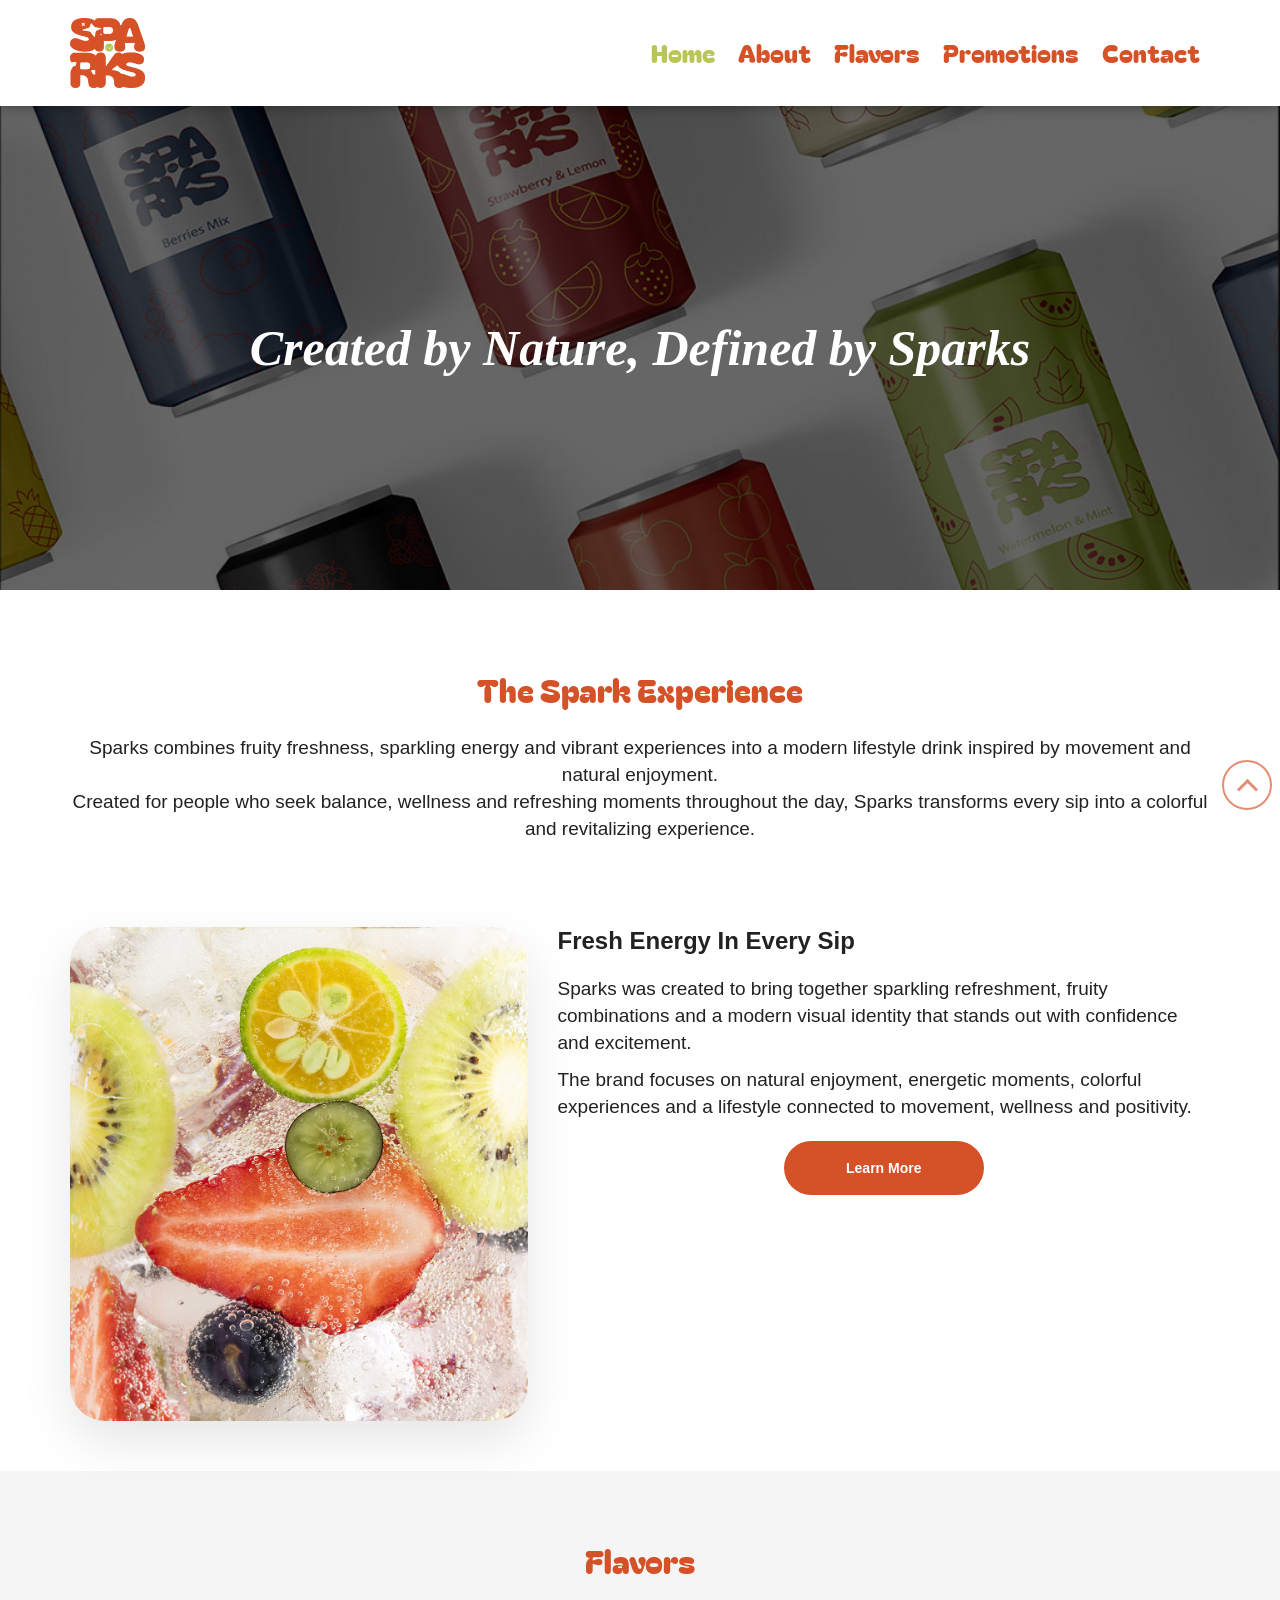
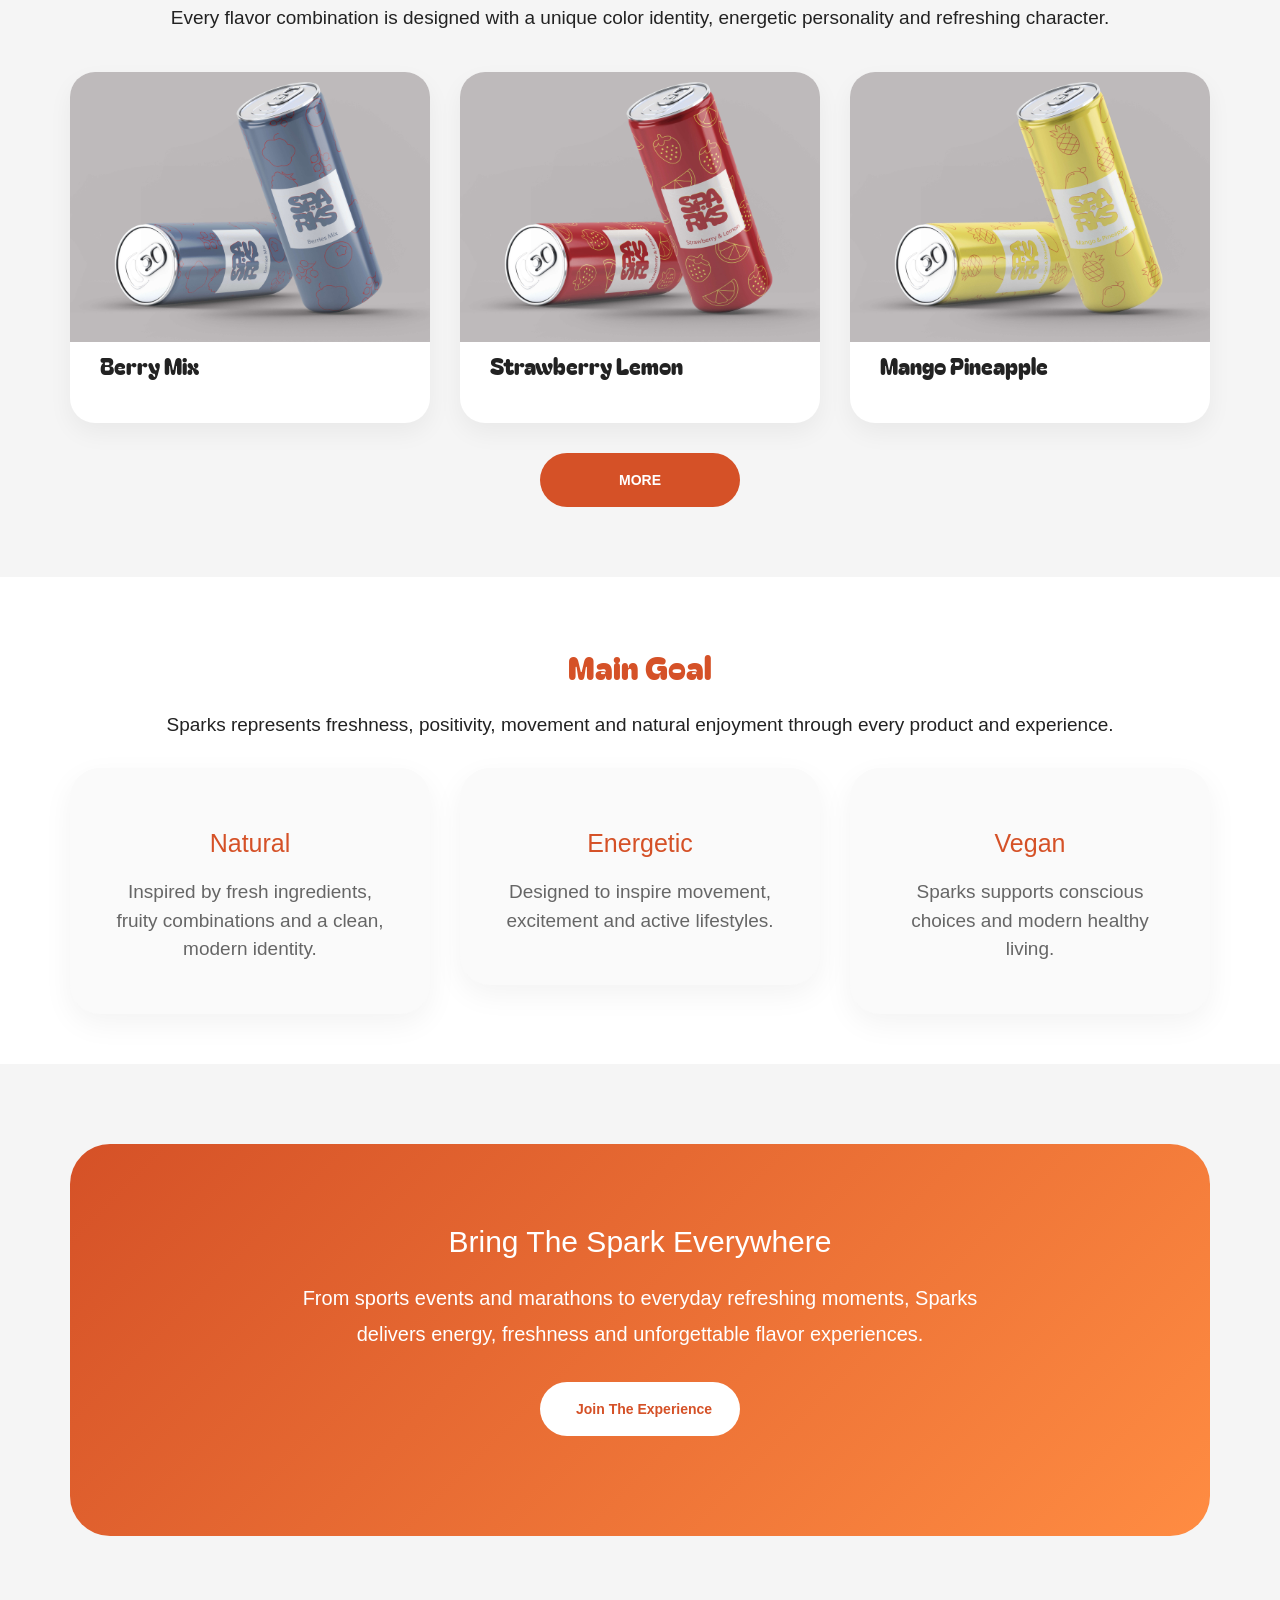
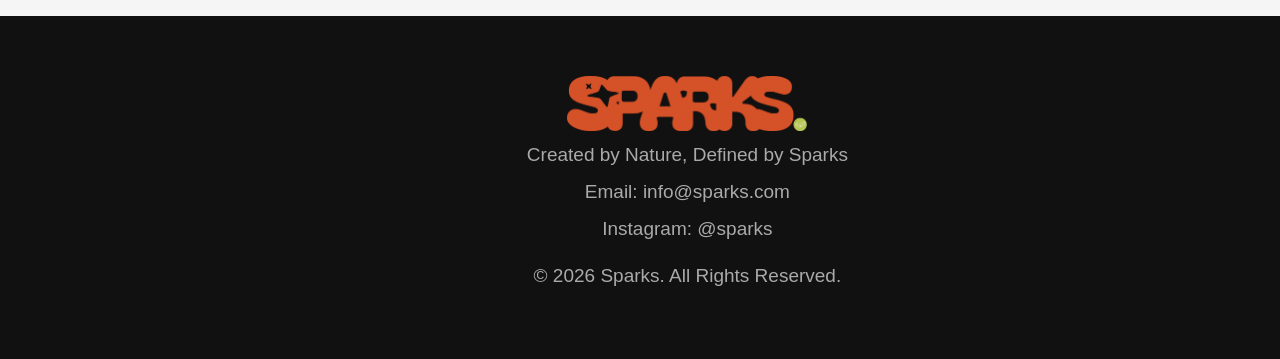
==== commit 6e4b1326: "Add files via upload" ====
--- a/index.html
+++ b/index.html
@@ -60,28 +60,24 @@
         </div>
     </div>
 
-  <!-- ABOUT -->
-  <div class="wrap about-wrap about" id="about">
+  <div class="wrap intro-wrap">
       <div class="container">
           <div class="row">
               <div class="col-md-12">
                   <div class="section-intro">
-                      <h2>About Sparks</h2>
-                      <p>
-                        Sparks combines natural inspiration with modern energy.
-                        Designed for active lifestyles, the brand communicates freshness,
-                        balance, positivity and vibrant flavor experiences.
-                      </p>
-                  </div>
-              </div>
-          </div>
+                      <h2>The Spark Experience</h2>
+                      <p>Sparks combines fruity freshness, sparkling energy and vibrant experiences into a modern lifestyle drink inspired by movement and natural enjoyment.<br>Created for people who seek balance, wellness and refreshing moments throughout the day, Sparks transforms every sip into a colorful and revitalizing experience.                      </p>
+                  </div>
+              </div>
+          </div>
+          <br><br>
           <div class="row">
               <div class="col-md-5">
                   <img src="images/about-img.jpg" alt="Sparks Drink">
               </div>
               <div class="col-md-7">
-                  <div class="about-text">
-                    <h3>Fresh Energy In Every Sip</h3>
+                  <div class="intro-text">
+                    <h3><strong>Fresh Energy In Every Sip</strong></h3>
                     <p>
                       Sparks was created to bring together sparkling refreshment,
                       fruity combinations and a modern visual identity that stands
@@ -254,6 +250,8 @@
               <div class="col-md-4"></div>
           </div>
       </div>
-</div>
+  </div>
+  <a href="#top" id="scroll-top" class="scroller tp" title="BACK TO TOP" ><span></span></a>
+  <script src="scripts/javascript.js"></script>
 </body>
 </html>
--- a/scripts/style.css
+++ b/scripts/style.css
@@ -1,5 +1,5 @@
 *{margin:0;padding:0;box-sizing:border-box;}
-body{font-family: 'Myriad Pro', sans-serif;/* font-family:'Poppins',sans-serif; */background:#fff;color:#222;overflow-x:hidden;font-size: 18px;}
+body{font-family: 'Myriad Pro', sans-serif;/* font-family:'Poppins',sans-serif; */background:#fff;color:#222;overflow-x:hidden;font-size: 19px;}
 html{scroll-behavior:smooth;}
 :root{
     --main:#d55127;
@@ -18,7 +18,7 @@
 .menu a:hover{color: var(--secondary)}
 .menu a.active{color: var(--secondary)}
 .logo {margin: 0}
-.logo img{height:90px;display: block;padding: 10px 0}
+.logo img{height:90px;display: block;padding: 10px 0;margin-top: 8px;}
 
 .header-wrap {background: url('../images/header-bg.jpg') 0 0 no-repeat;background-size: cover;height: 500px;background-position: center;    position: relative;top: 90px;margin-bottom: 100px;}
 .page-header-wrap{background: url('../images/header-bg.jpg') 0 0 no-repeat;background-size: cover;background-position: center;}
@@ -48,11 +48,12 @@
 .section-intro {text-align: center;padding: 20px 0}
 .section-intro h2{color: var(--main);font-family: 'Bagel Fat One';font-size: 32px;}
 
+.intro-wrap img {width: 100%;border-radius: 35px;box-shadow: 0 20px 50px rgba(0, 0, 0, 0.1);}
 
 /* about */
-.about img{width:100%;border-radius:25px;}
+/* .about img{width:100%;border-radius:25px;}
 .about-text h3{font-size:2.2rem;margin-bottom:20px;}
-.about-text p{line-height:1.8;color:#555;margin-bottom:20px;}
+.about-text p{line-height:1.8;color:#555;margin-bottom:20px;} */
 
 /* FLAVORS */
 .flavors-wrap {background:var(--gray);}
@@ -73,7 +74,8 @@
 .mint h3{color: #b8c655}
 
 /* VALUES */
-.value-card{padding:40px;border-radius:20px;background:white;box-shadow:0 10px 30px rgba(0,0,0,0.05);text-align:center;}
+.values-section{display: flex;}
+.value-card{padding:40px;border-radius:20px;background:white;box-shadow:0 10px 30px rgba(0,0,0,0.05);text-align:center;height: -webkit-fill-available;}
 .value-card h3{margin:20px 0;color:var(--main);}
 .value-card p{color:#666;line-height:1.7;}
 
@@ -97,7 +99,7 @@
 .secret-can::before{content:'';position:absolute;inset:-20px;border-radius:30px;background:linear-gradient(135deg,rgba(255,0,80,0.2),rgba(255,255,255,0.02));filter:blur(20px);}
 .secret-wrap img{position:relative;z-index:2;width:100%;border-radius:30px;box-shadow:0 20px 60px rgba(0,0,0,0.6);margin-top: 28%;}
 
-.about-wrap img{width: 70%;border-radius: 100%;box-shadow: 0 20px 50px rgba(0, 0, 0, 0.12);display: block;margin: auto;}
+.about-wrap img{width: 70%;border-radius: 35px;box-shadow: 0 20px 50px rgba(0, 0, 0, 0.12);display: block;margin: auto;}
 .about-wrap h2{color: var(--main)}
 
 .value-wrap{background:var(--gray);}
@@ -153,6 +155,10 @@
 .footer img{width: 100%;padding: 0px 60px 10px;}
 .footer p{color:#aaa;margin-bottom:10px;}
 
+#scroll-top{position:fixed;bottom:90px;right:8px;display:none;width:50px;height:50px;padding-top:15px;border-radius:100%;border:2px solid var(--main);z-index:3000;text-align:center;}
+#scroll-top span{display:inline-block;width:15px;height:15px;border:3px solid var(--main);border-left:0;border-bottom:0;transform:rotate(-45deg);transition:0.5s;}
+#scroll-top:hover span{transform: scaleX(-1) rotate(-45deg);}
+
 /* RESPONSIVE */
 
 @media(max-width:768px){
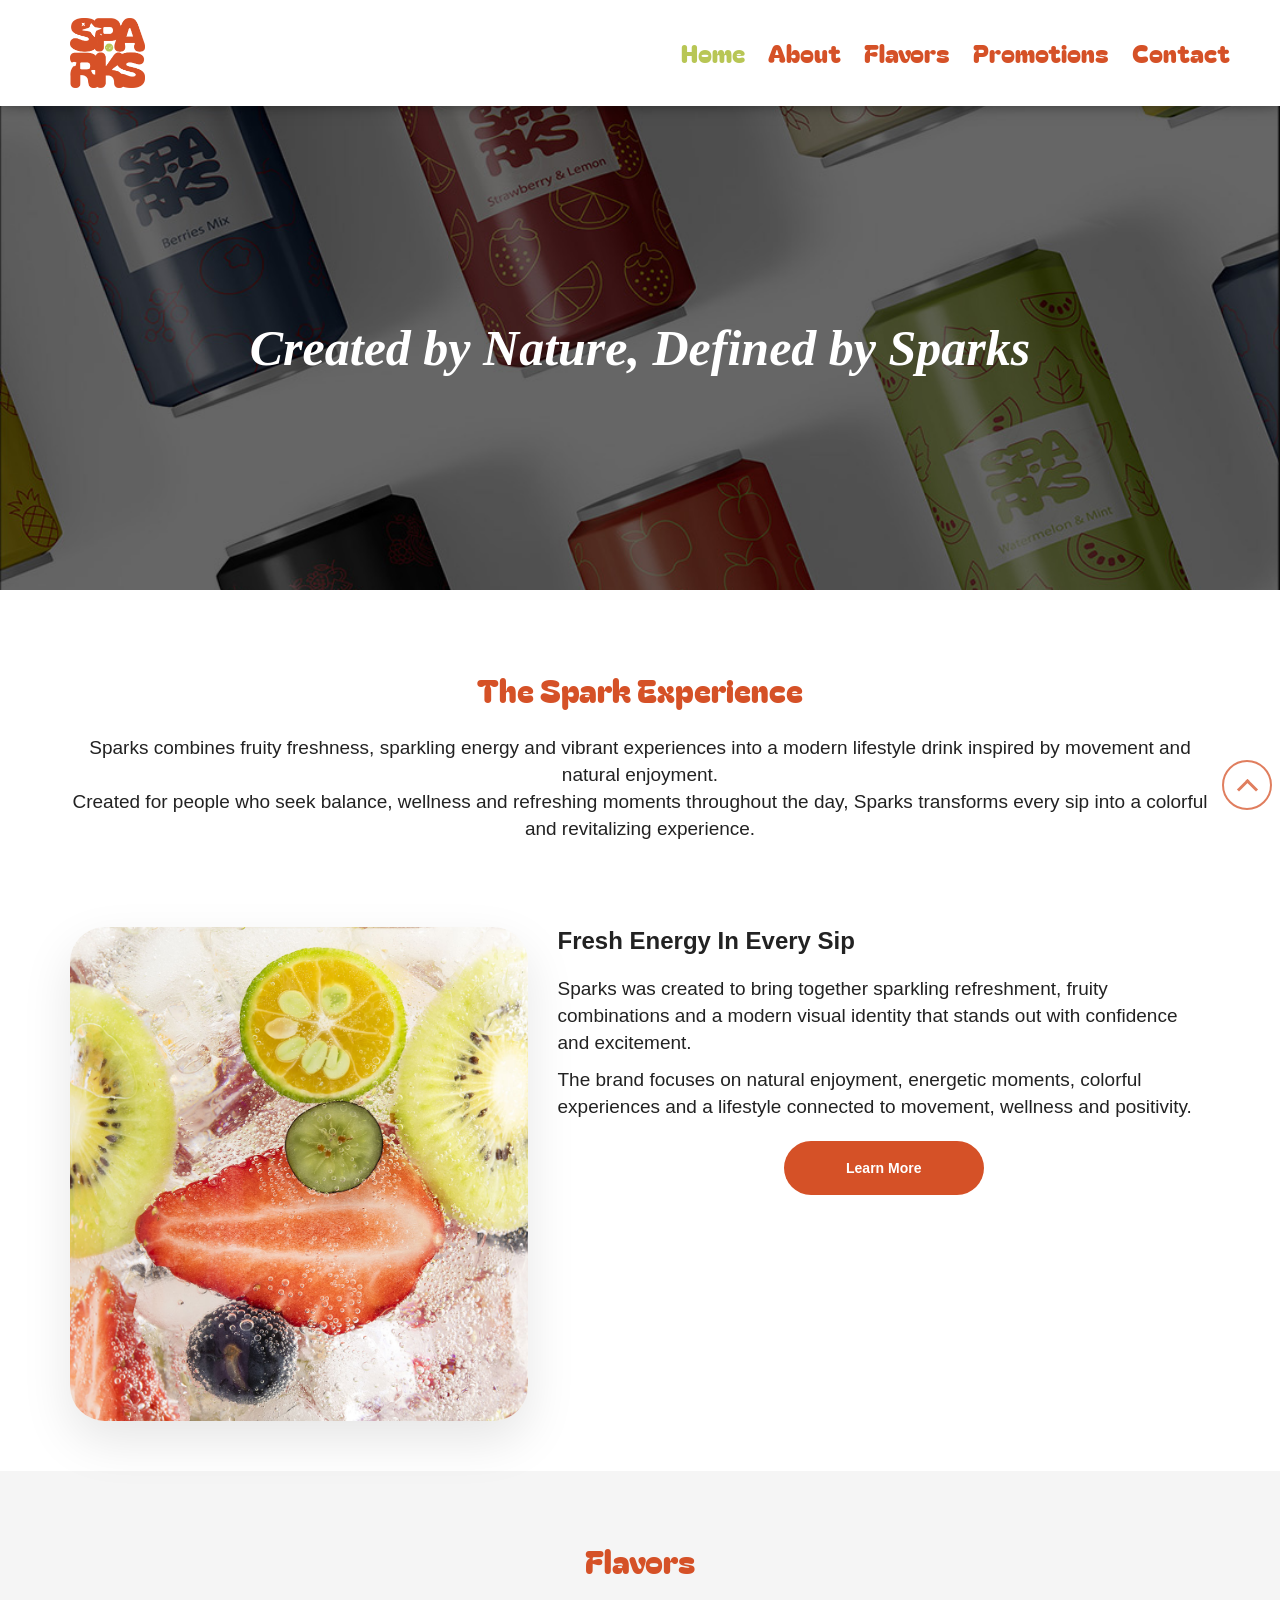
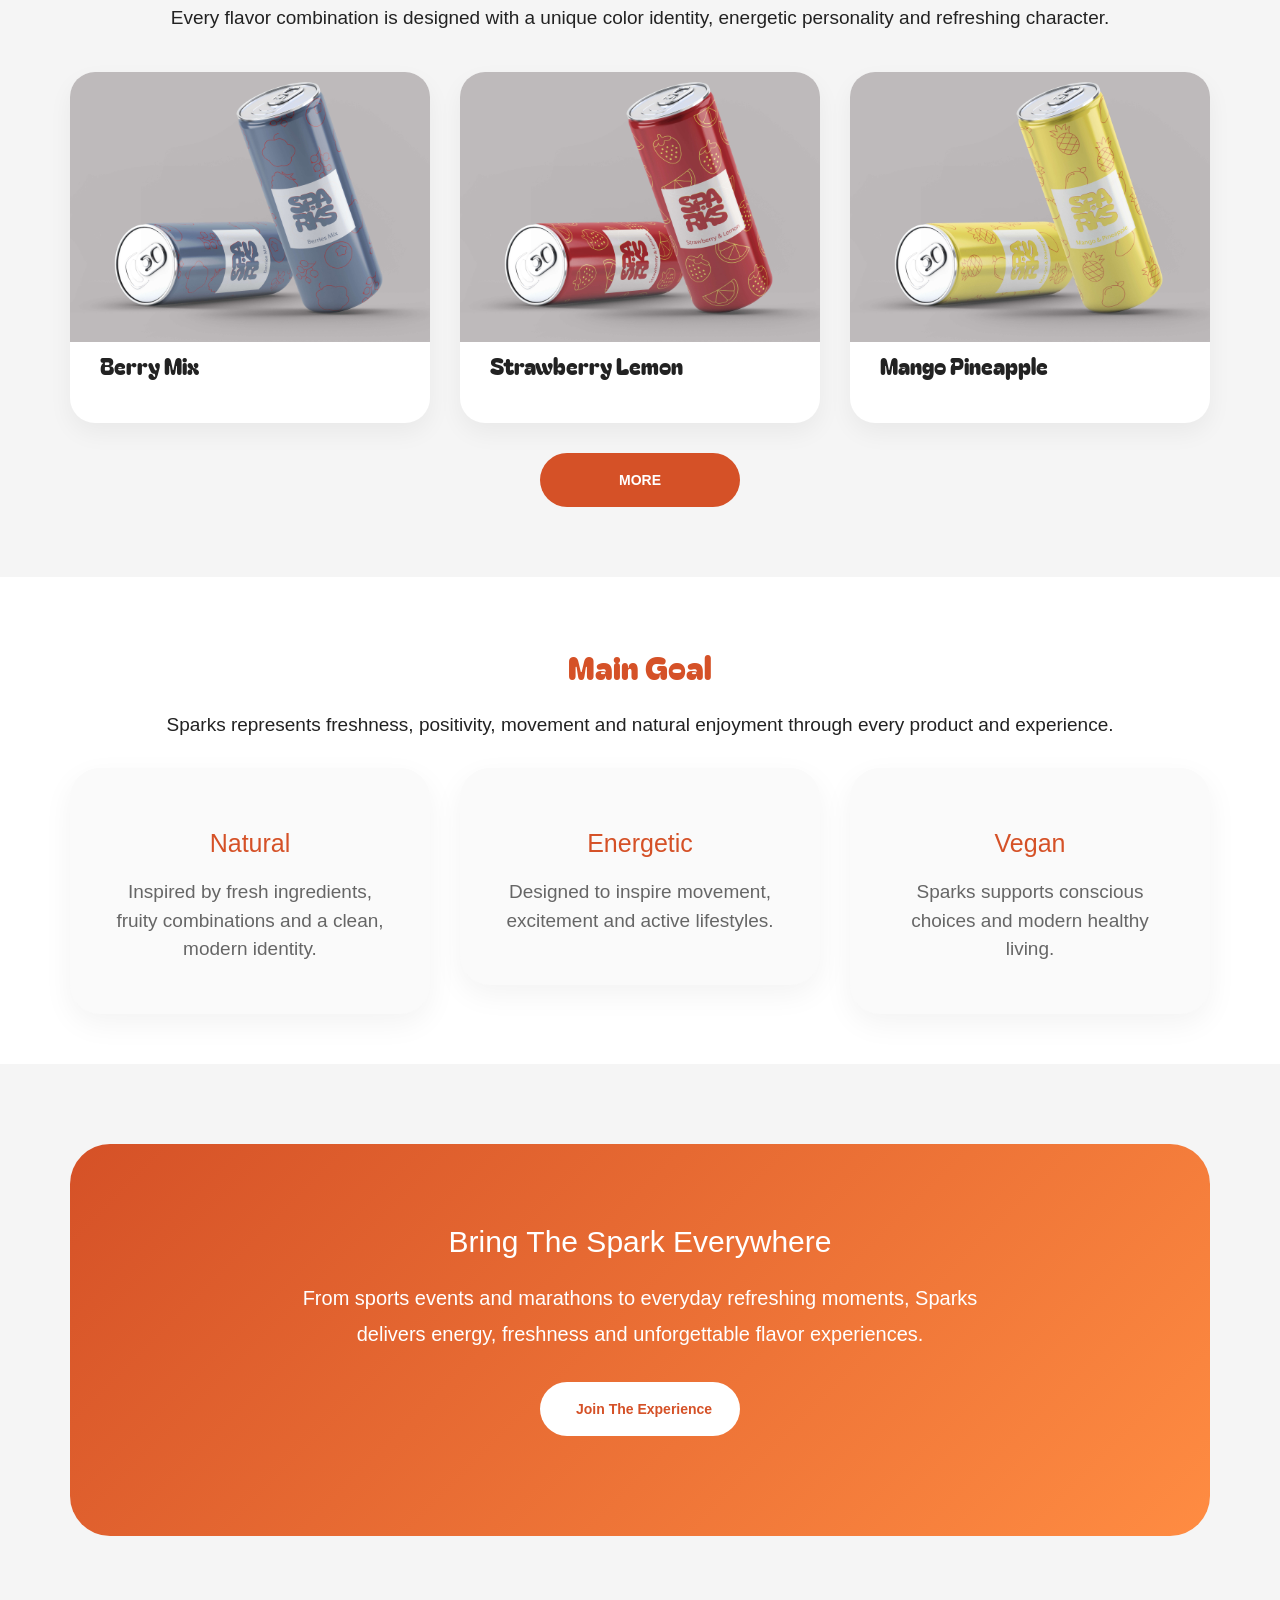
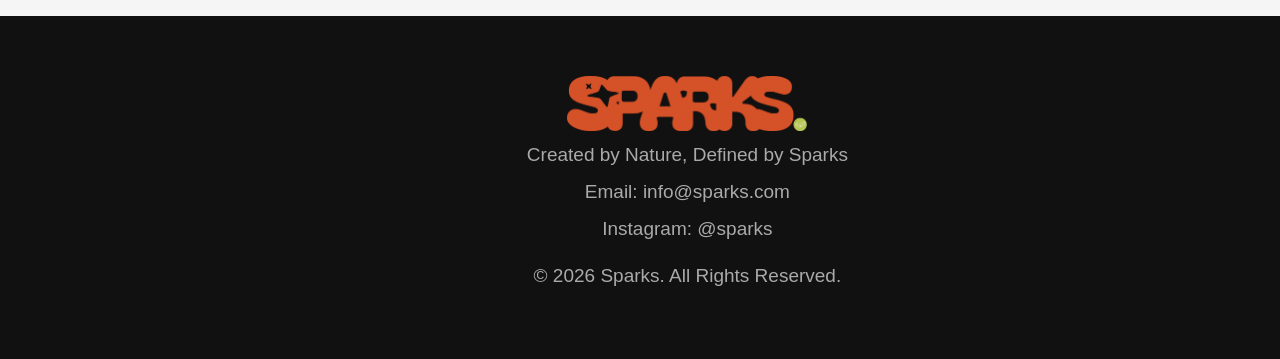
==== commit 0e314562: "Add files via upload" ====
--- a/index.html
+++ b/index.html
@@ -31,11 +31,24 @@
     <div class="menu-wrap">
         <div class="container">
             <div class="row">
-                <div class="col-md-2">
+                <div class="col-xs-2">
                     <a href="/sparks" class="logo"><img src="images/logo.png" alt="logo"></a>
                 </div>
-                <div class="col-md-10">
-                    <div class="menu">
+                <div class="col-xs-10">
+                    <!-- <div class="burger" id="burger">
+                        <span></span>
+                        <span></span>
+                        <span></span>
+                    </div> -->
+                    <div class="mobile-menu-icon" id="icon-menu"><span class="sp1"></span><span class="sp2"></span><span class="sp3"></span></div>
+                    <div class="mobile-menu" id="mobile-menu">
+                        <a class="active" href="/sparks">Home</a>
+                        <a href="/sparks/about">About</a>
+                        <a href="/sparks/flavors">Flavors</a>
+                        <a href="/sparks/promotions">Promotions</a>
+                        <a href="/sparks/contact">Contact</a>
+                     </div>
+                    <div class="menu" id="menu">
                         <a class="active" href="/sparks">Home</a>
                         <a href="/sparks/about">About</a>
                         <a href="/sparks/flavors">Flavors</a>
@@ -136,30 +149,6 @@
                     </div>
                   </div>
               </div>
-              <!-- <div class="col-md-4">
-                  <div class="flavor-card">
-                    <div class="flavor-top peach"><img src="images/peach.jpg" alt="Peach Green Apple"></div>
-                    <div class="flavor-content">
-                      <h3>Peach Green Apple</h3>
-                    </div>
-                  </div>
-              </div>
-              <div class="col-md-4">
-                  <div class="flavor-card">
-                    <div class="flavor-top vanilla"><img src="images/vanilla.jpg" alt="Cherry & Vanilla"></div>
-                    <div class="flavor-content">
-                      <h3>Cherry Vanilla</h3>
-                    </div>
-                  </div>
-              </div>
-              <div class="col-md-4">
-                  <div class="flavor-card">
-                    <div class="flavor-top mint"><img src="images/mint.jpg" alt="Watermelon Mint"></div>
-                    <div class="flavor-content">
-                      <h3>Watermelon Mint</h3>
-                    </div>
-                  </div>
-              </div> -->
           </div>
           <div class="row">
               <div class="col-md-12">
--- a/scripts/style.css
+++ b/scripts/style.css
@@ -9,16 +9,29 @@
     --gray:#f5f5f5;
 }
 h1, h2, h3, h4, h5, h6 {margin-top: 0;margin-bottom: 0.8em;font-weight: 100;line-height: 1.2;}
-
+a {text-decoration: none}
 
 .overlay{background-color: #000;width: 100%;height: 100%;z-index: 1000;position: absolute;opacity: 16%;}
 .menu-wrap{position: fixed;background: #fff;width: 100%;z-index: 1000;box-shadow: 0px -8px 18px 1px #000000;}
-.menu{font-family:'Bagel Fat One',cursive;text-align: right;}
+.menu{font-family:'Bagel Fat One',cursive;text-align: right;display: none}
 .menu a{padding: 35px 10px;font-size: 25px;text-decoration: none;display: inline-block;color: var(--main);}
 .menu a:hover{color: var(--secondary)}
 .menu a.active{color: var(--secondary)}
-.logo {margin: 0}
+.logo {margin: 0;display: inline-block;}
 .logo img{height:90px;display: block;padding: 10px 0;margin-top: 8px;}
+
+.mobile-menu-icon {display: inline-block;position: absolute;width: 30px;height: 35px;margin-bottom: -25px;right: 10px;top: 40px;cursor: pointer;}
+.mobile-menu-icon span {display: block;position: absolute;top: 0;height: 3px;width: 100%;background: var(--main);transition: 0.3s;}
+.mobile-menu-icon span.sp2 {top: 15px;}
+.mobile-menu-icon span.sp3 {top: 25px;}
+.mobile-menu-icon span.sp1 {top: 5px;}
+.mobile-menu {display: none;position: absolute;padding: 20px 30px;background: #fff;z-index: 10000;right: 0px;top: 86px;border-radius: 35px;box-shadow: 0 20px 50px rgba(0, 0, 0, 0.1);transition:0.5s;}
+.mobile-menu.active{display: block;}
+.mobile-menu a {display: block;text-align: end;font-size: 21px;color: var(--main);}
+.mobile-menu a:hover {text-decoration: none;color: var(--secondary)}
+.mobile-menu-icon.active span:nth-child(1){transform:rotate(45deg) translate(7px,7px);}
+.mobile-menu-icon.active span:nth-child(2){opacity:0;}
+.mobile-menu-icon.active span:nth-child(3){transform:rotate(-45deg) translate(7px,-7px);}
 
 .header-wrap {background: url('../images/header-bg.jpg') 0 0 no-repeat;background-size: cover;height: 500px;background-position: center;    position: relative;top: 90px;margin-bottom: 100px;}
 .page-header-wrap{background: url('../images/header-bg.jpg') 0 0 no-repeat;background-size: cover;background-position: center;}
@@ -161,22 +174,13 @@
 
 /* RESPONSIVE */
 
-@media(max-width:768px){
-
-.hero h1{
-font-size:3rem;
+@media (min-width: 768px){
 }
 
-nav ul{
-display:none;
+@media (min-width: 992px) {
+    .menu{display: block;margin-right: -30px;}
+    .mobile-menu-icon{display: none}
 }
 
-.section-title h2{
-font-size:2.2rem;
+@media (min-width: 1200px) {
 }
-
-.cta h2{
-font-size:2rem;
-}
-
-}
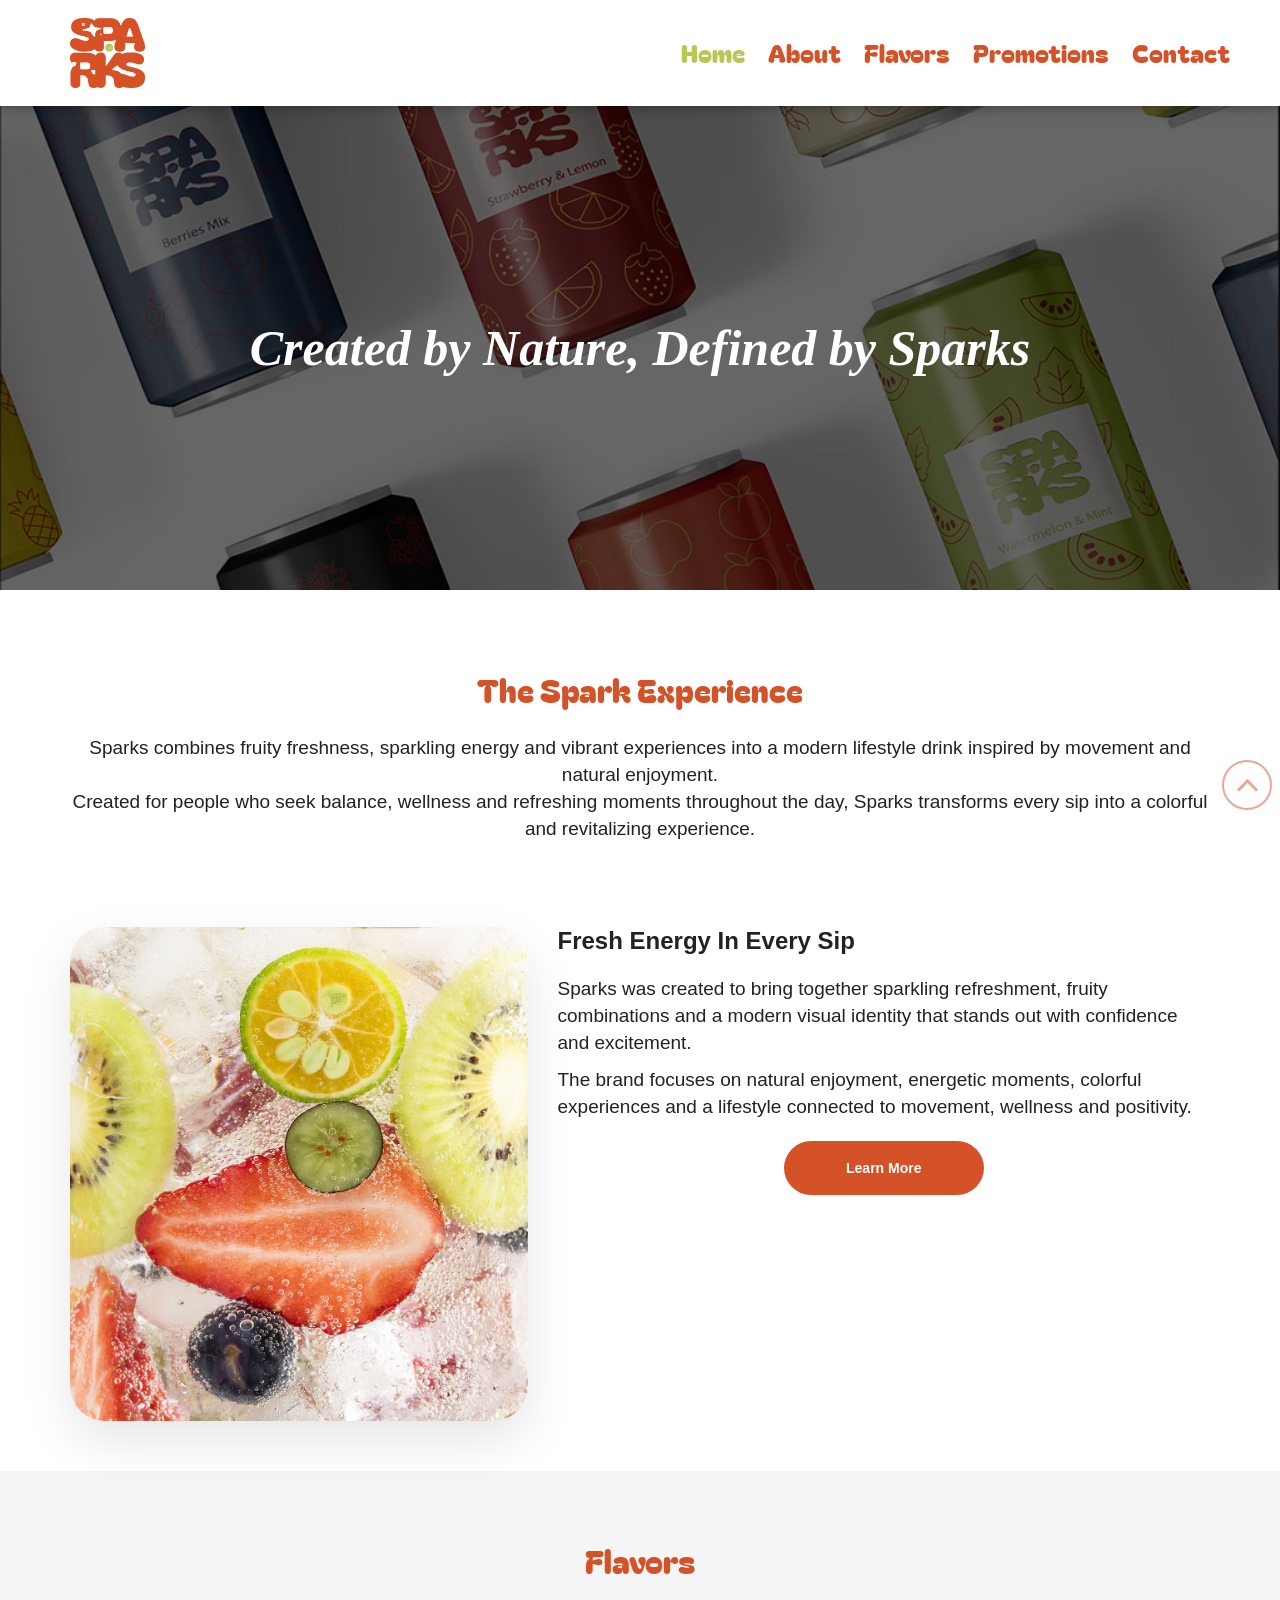
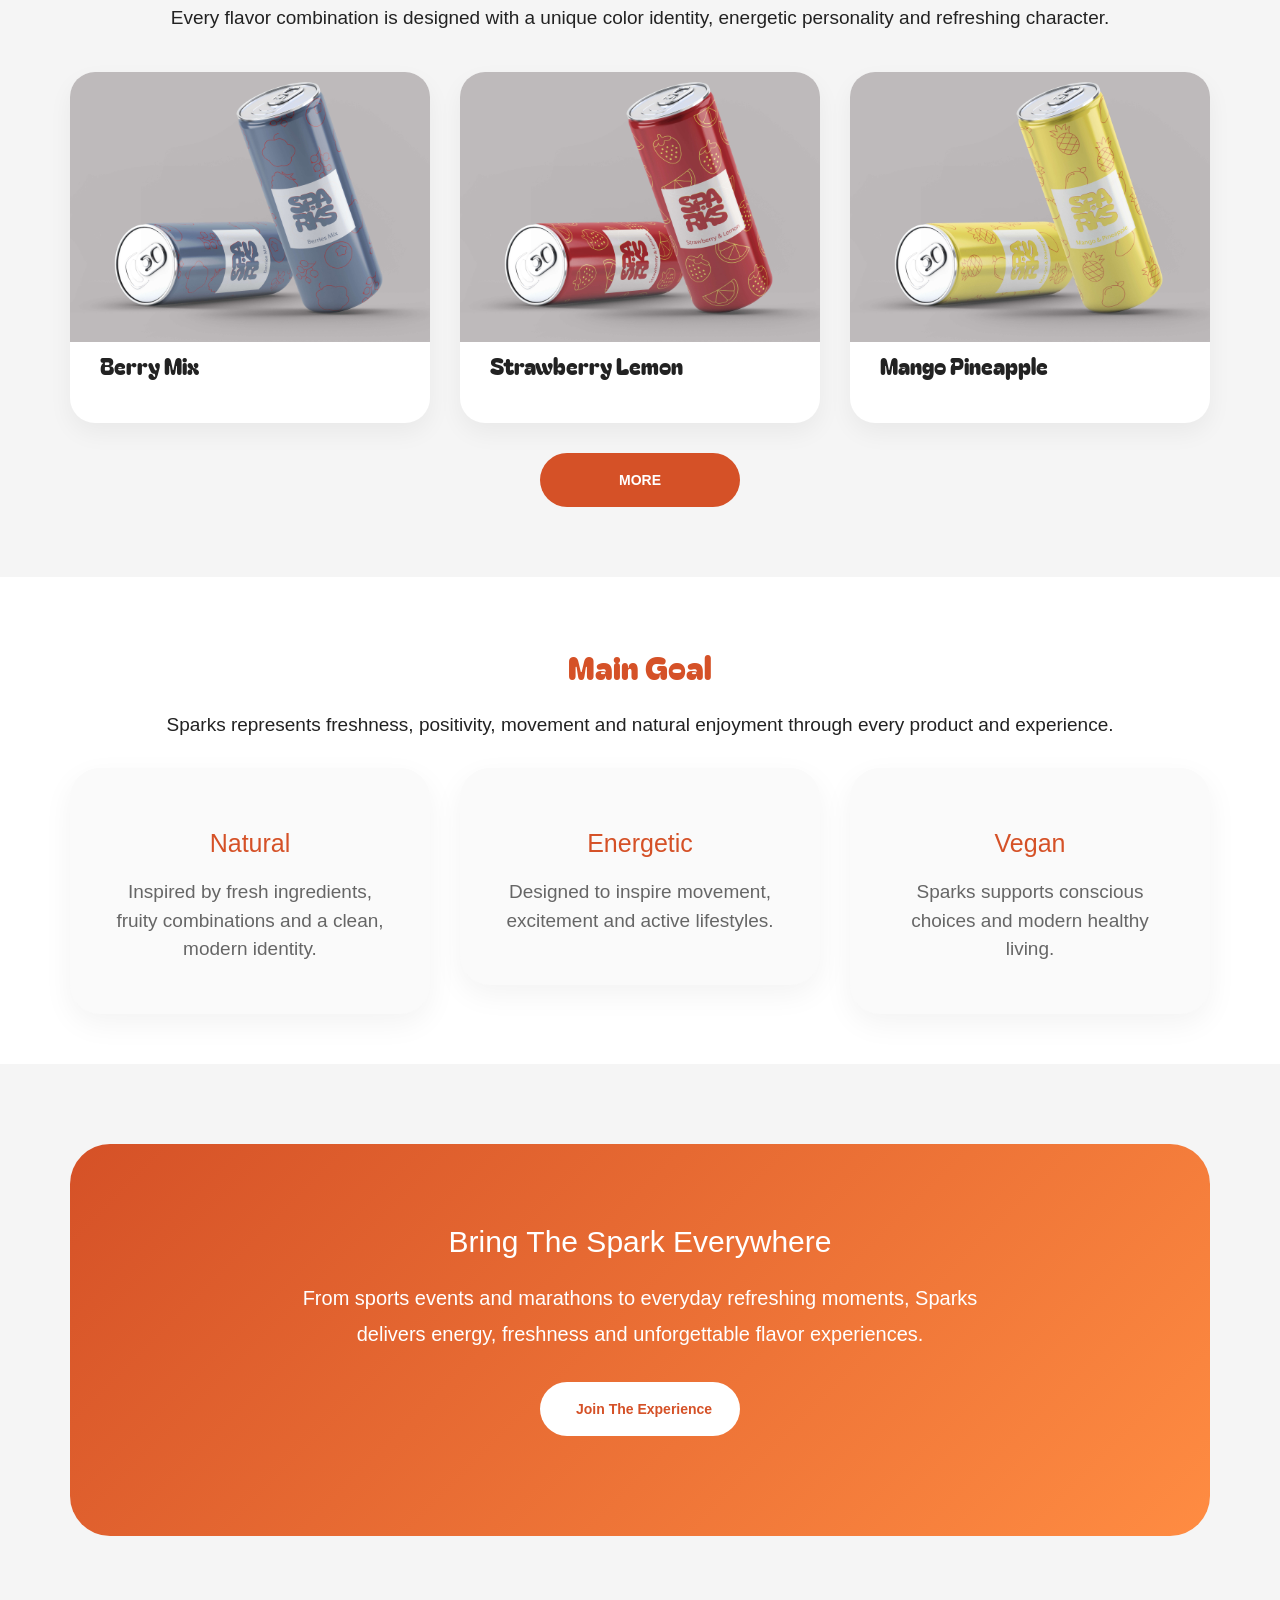
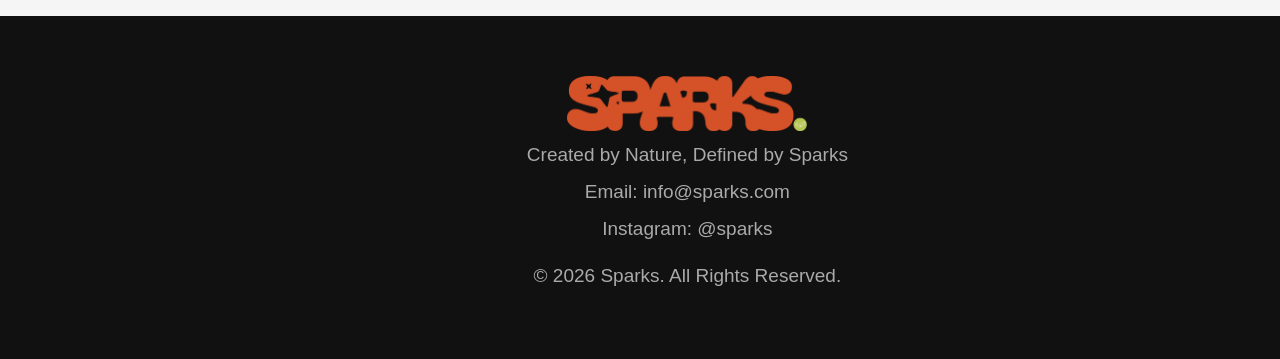
==== commit 5b139d40: "Add files via upload" ====
--- a/index.html
+++ b/index.html
@@ -35,11 +35,6 @@
                     <a href="/sparks" class="logo"><img src="images/logo.png" alt="logo"></a>
                 </div>
                 <div class="col-xs-10">
-                    <!-- <div class="burger" id="burger">
-                        <span></span>
-                        <span></span>
-                        <span></span>
-                    </div> -->
                     <div class="mobile-menu-icon" id="icon-menu"><span class="sp1"></span><span class="sp2"></span><span class="sp3"></span></div>
                     <div class="mobile-menu" id="mobile-menu">
                         <a class="active" href="/sparks">Home</a>
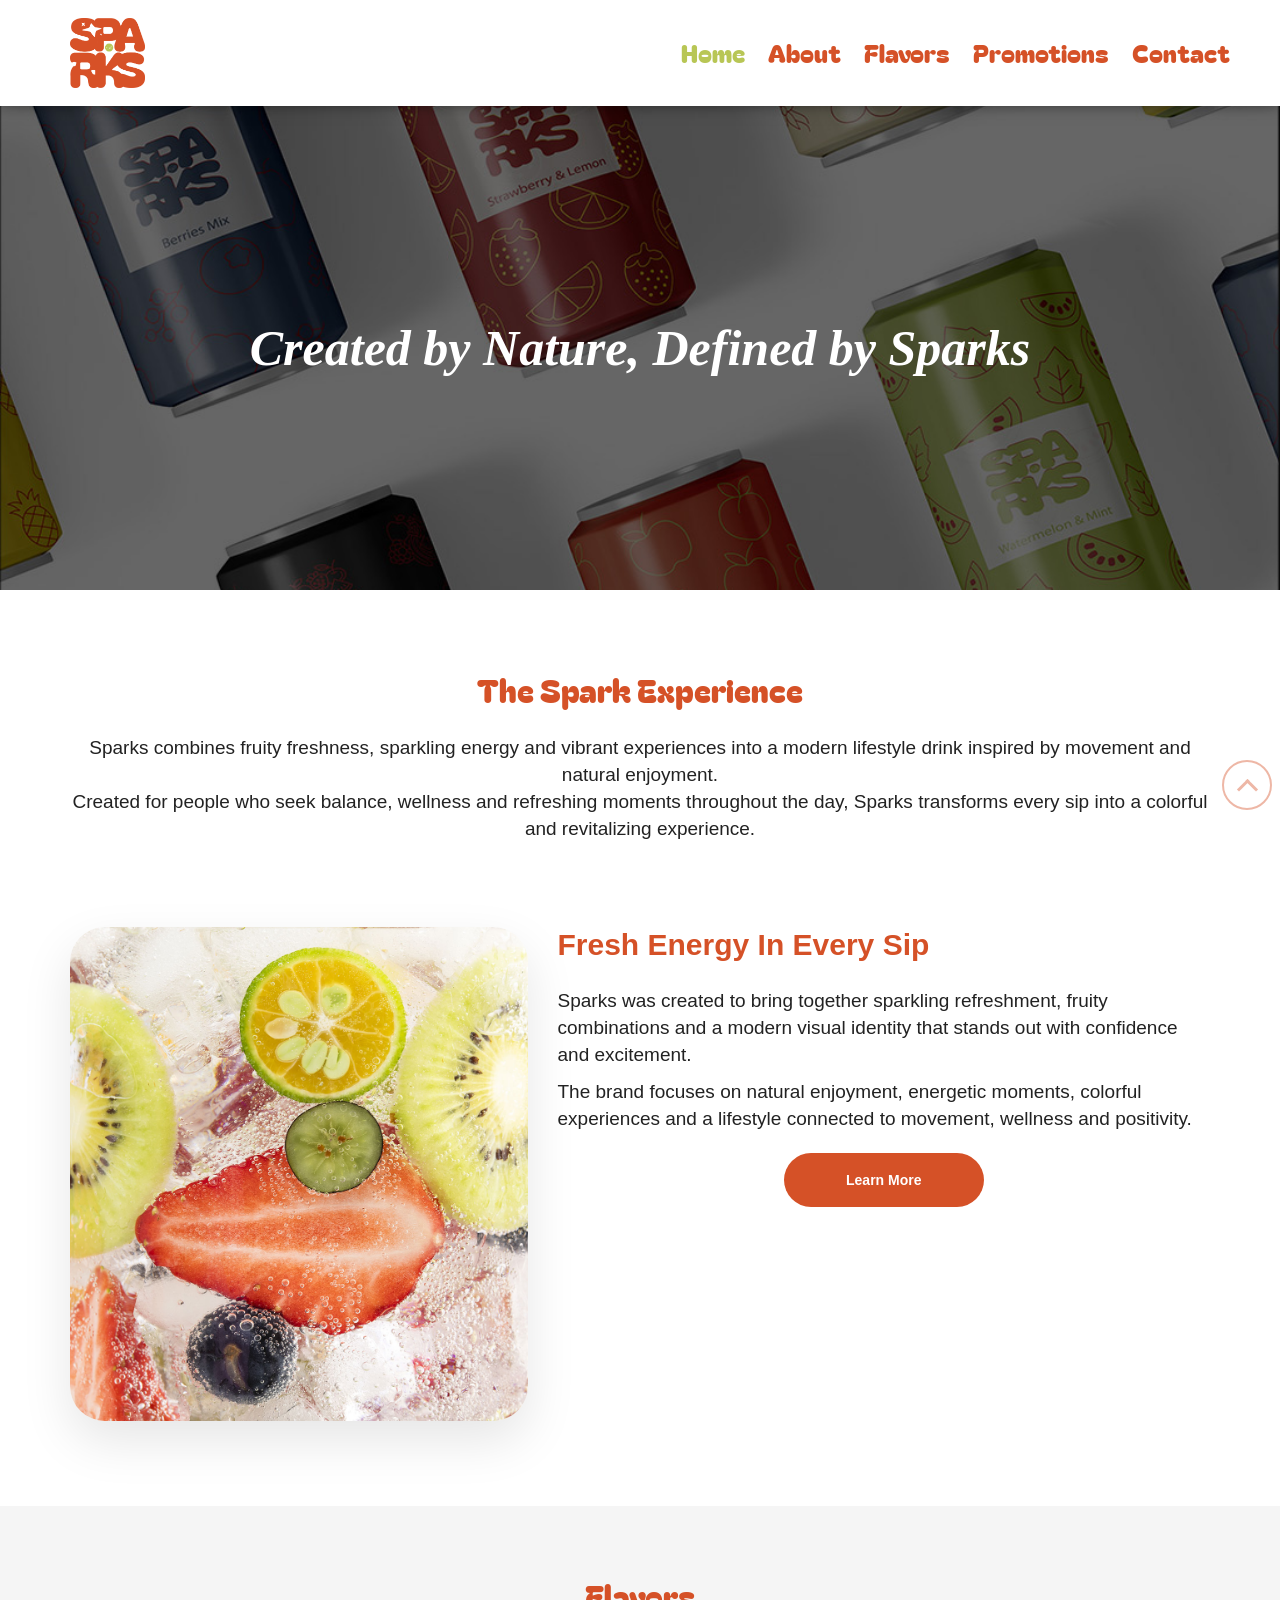
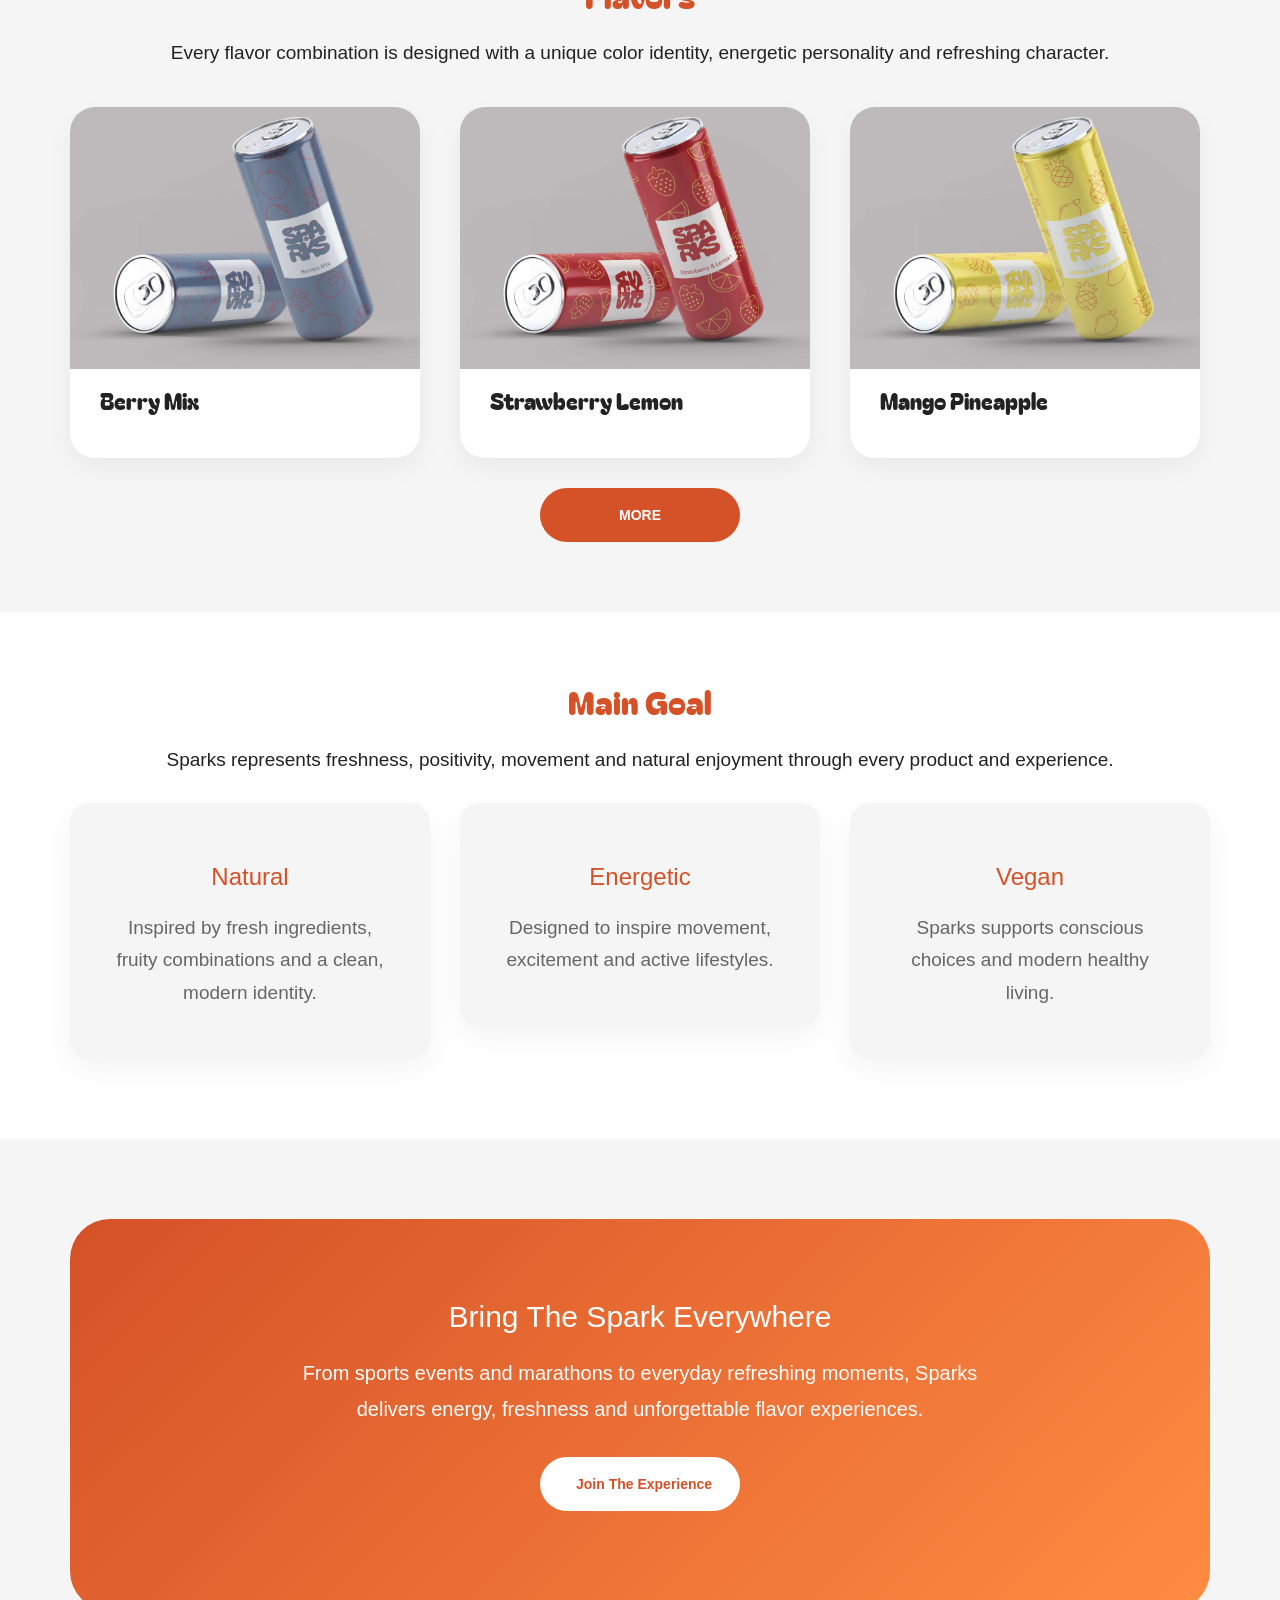
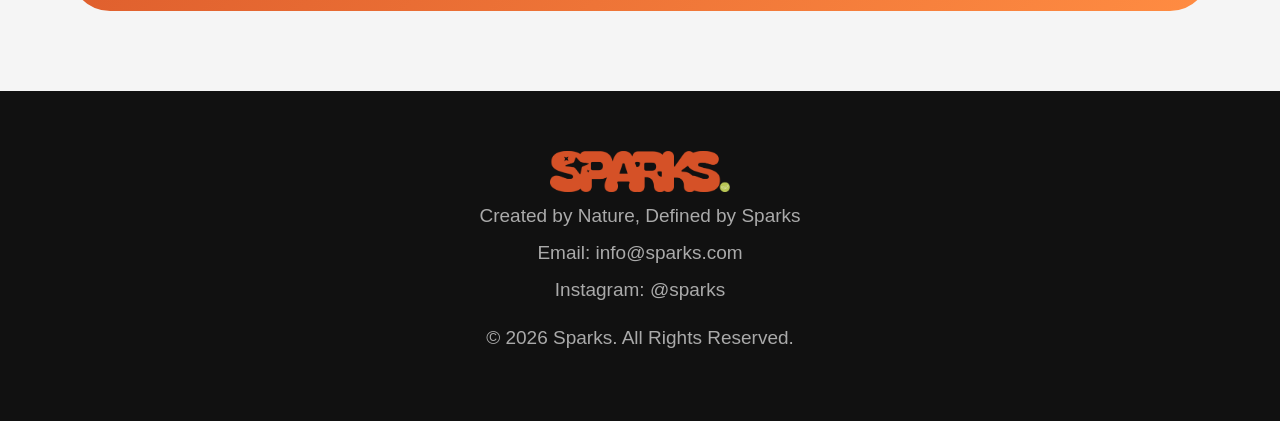
==== commit c67cd0d3: "Add files via upload" ====
--- a/index.html
+++ b/index.html
@@ -81,11 +81,12 @@
           <br><br>
           <div class="row">
               <div class="col-md-5">
-                  <img src="images/about-img.jpg" alt="Sparks Drink">
+                  <img class="hidden-xs hidden-sm" src="images/about-img.jpg" alt="Sparks Drink">
               </div>
               <div class="col-md-7">
                   <div class="intro-text">
-                    <h3><strong>Fresh Energy In Every Sip</strong></h3>
+                    <h2><strong>Fresh Energy In Every Sip</strong></h2>
+                    <img class="hidden-md hidden-lg" src="images/about-img.jpg" alt="Sparks Drink">
                     <p>
                       Sparks was created to bring together sparkling refreshment,
                       fruity combinations and a modern visual identity that stands
@@ -120,7 +121,7 @@
               </div>
           </div>
           <div class="row">
-              <div class="col-md-4">
+              <div class="col-sm-6 col-md-4">
                   <div class="flavor-card">
                       <div class="flavor-top berry"><img src="images/berry.jpg" alt="Berry Mix"></div>
                     <div class="flavor-content">
@@ -128,7 +129,7 @@
                     </div>
                   </div>
               </div>
-              <div class="col-md-4">
+              <div class="col-sm-6 col-md-4">
                   <div class="flavor-card">
                     <div class="flavor-top strawberry"><img src="images/strawberry.jpg" alt="Strawberry Lemon"></div>
                     <div class="flavor-content">
@@ -136,7 +137,7 @@
                     </div>
                   </div>
               </div>
-              <div class="col-md-4">
+              <div class="hidden-sm col-md-4">
                   <div class="flavor-card">
                     <div class="flavor-top mango"><img src="images/mango.jpg" alt="Mango Pineapple"></div>
                     <div class="flavor-content">
@@ -154,7 +155,7 @@
   </div>
 
   <!-- VALUES -->
-  <div class="wrap values-wrap" id="values">
+  <div class="wrap goals-wrap">
       <div class="container">
           <div class="row">
               <div class="col-md-12">
@@ -169,7 +170,7 @@
           </div>
           <div class="row">
               <div class="col-md-4">
-                  <div class="value-card">
+                  <div class="goal-card">
                     <h3>Natural</h3>
                     <p>
                       Inspired by fresh ingredients, fruity combinations and a clean,
@@ -178,7 +179,7 @@
                   </div>
               </div>
               <div class="col-md-4">
-                  <div class="value-card">
+                  <div class="goal-card">
                     <h3>Energetic</h3>
                     <p>
                       Designed to inspire movement, excitement and active lifestyles.
@@ -186,7 +187,7 @@
                   </div>
               </div>
               <div class="col-md-4">
-                  <div class="value-card">
+                  <div class="goal-card">
                     <h3>Vegan</h3>
                     <p>
                       Sparks supports conscious choices and modern healthy living.
--- a/scripts/style.css
+++ b/scripts/style.css
@@ -10,6 +10,7 @@
 }
 h1, h2, h3, h4, h5, h6 {margin-top: 0;margin-bottom: 0.8em;font-weight: 100;line-height: 1.2;}
 a {text-decoration: none}
+ul, ol {margin: 10px 0 10px 30px;}
 
 .overlay{background-color: #000;width: 100%;height: 100%;z-index: 1000;position: absolute;opacity: 16%;}
 .menu-wrap{position: fixed;background: #fff;width: 100%;z-index: 1000;box-shadow: 0px -8px 18px 1px #000000;}
@@ -25,7 +26,7 @@
 .mobile-menu-icon span.sp2 {top: 15px;}
 .mobile-menu-icon span.sp3 {top: 25px;}
 .mobile-menu-icon span.sp1 {top: 5px;}
-.mobile-menu {display: none;position: absolute;padding: 20px 30px;background: #fff;z-index: 10000;right: 0px;top: 86px;border-radius: 35px;box-shadow: 0 20px 50px rgba(0, 0, 0, 0.1);transition:0.5s;}
+.mobile-menu {display: none;position: absolute;padding: 20px 30px;background: #fff;z-index: 10000;right: 0px;top: 86px;box-shadow: 0 20px 50px rgba(0, 0, 0, 0.1);transition:0.5s;}
 .mobile-menu.active{display: block;}
 .mobile-menu a {display: block;text-align: end;font-size: 21px;color: var(--main);}
 .mobile-menu a:hover {text-decoration: none;color: var(--secondary)}
@@ -51,7 +52,7 @@
 .merch-hero {background:linear-gradient(rgba(0,0,0,0.45),rgba(0,0,0,0.45)),url('../images/merch_hero.jpg');}
 .contact-hero {background:linear-gradient(rgba(0,0,0,0.45),rgba(0,0,0,0.45)),url('../images/contact_hero.jpg');}
 
-.hero h1{font-family: 'Myriad Pro';font-size: 5rem;color: #fff;font-weight: bold;font-style: italic;margin-top:13%;}
+.hero h1{position: relative;top: 20vh;font-family: 'Myriad Pro';font-size: 5rem;color: #fff;font-weight: bold;font-style: italic;}
 .hero p{max-width:700px;line-height:1.8;font-size:1.1rem;}
 
 .btn{display:inline-block;padding:16px 35px;background:var(--main);color:white;border-radius:50px;text-decoration:none;font-weight:600;transition:0.3s;    margin: 20px auto;display: block;width: 200px;}
@@ -61,8 +62,8 @@
 .section-intro {text-align: center;padding: 20px 0}
 .section-intro h2{color: var(--main);font-family: 'Bagel Fat One';font-size: 32px;}
 
-.intro-wrap img {width: 100%;border-radius: 35px;box-shadow: 0 20px 50px rgba(0, 0, 0, 0.1);}
-
+.intro-wrap img {width: 100%;max-width: 500px;display: block;border-radius: 35px;box-shadow: 0 20px 50px rgba(0, 0, 0, 0.1);margin:0 auto 35px}
+.intro-text h2 {color: var(--main)}
 /* about */
 /* .about img{width:100%;border-radius:25px;}
 .about-text h3{font-size:2.2rem;margin-bottom:20px;}
@@ -70,12 +71,12 @@
 
 /* FLAVORS */
 .flavors-wrap {background:var(--gray);}
-.flavor-card{background:white;border-radius:25px;overflow:hidden;transition:0.4s;box-shadow:0 10px 25px rgba(0,0,0,0.05);margin: 10px 0;}
+.flavors {display: contents;}
+.flavor-card{background:white;border-radius:25px;overflow:hidden;transition:0.4s;box-shadow:0 10px 25px rgba(0,0,0,0.05);max-width: 350px;margin: 0 auto 35px;}
 .flavor-card:hover{transform:translateY(-10px);}
 .flavor-top{height:250px;}
 .flavor-top img {width: 100%}
-
-.flavor-content{padding:30px;}
+.flavor-content{padding:15px;}
 .flavor-content h3{margin-bottom:15px;font-size:22px;font-family:'Bagel Fat One';}
 .flavor-content p{color:#666;line-height:1.7;}
 
@@ -87,10 +88,9 @@
 .mint h3{color: #b8c655}
 
 /* VALUES */
-.values-section{display: flex;}
-.value-card{padding:40px;border-radius:20px;background:white;box-shadow:0 10px 30px rgba(0,0,0,0.05);text-align:center;height: -webkit-fill-available;}
-.value-card h3{margin:20px 0;color:var(--main);}
-.value-card p{color:#666;line-height:1.7;}
+.goal-card{padding:40px;border-radius:20px;background:var(--gray);box-shadow:0 10px 30px rgba(0,0,0,0.05);text-align:center;height: -webkit-fill-available;margin-bottom:30px}
+.goal-card h3{margin:20px 0;color:var(--main);}
+.goal-card p{color:#666;line-height:1.7;}
 
 /* CTA */
 .cta-wrap{background: var(--gray)}
@@ -101,7 +101,7 @@
 .cta .btn:hover{background: var(--secondary)}
 
 
-.secret-wrap{position:relative;margin:70px 0;padding:70px 8%;border-radius:40px;overflow:hidden;background:#050505;display:flex;justify-content:center;}
+.secret-wrap{position:relative;padding:8%;border-radius:40px;overflow:hidden;background:#050505;display:flex;justify-content:center;}
 .secret-overlay{position:absolute;inset:0;background:radial-gradient(circle at top right,rgba(255,0,80,0.18),transparent 40%);}
 .secret-container{position:relative;z-index:2;display:grid;grid-template-columns:repeat(auto-fit,minmax(320px,1fr));gap:60px;align-items:center;}
 .premium-label{display:inline-block;padding:10px 20px;border:1px solid rgba(255,255,255,0.2);border-radius:50px;color:var(--main);font-size:16px;letter-spacing:2px;margin-bottom:25px;}
@@ -110,35 +110,38 @@
 .secret-wrap p{color:#bbb;line-height:1.9;margin-bottom:20px;max-width:650px;font-size: 20px;}
 .secret-can{width:100%;max-width:420px;position:relative;}
 .secret-can::before{content:'';position:absolute;inset:-20px;border-radius:30px;background:linear-gradient(135deg,rgba(255,0,80,0.2),rgba(255,255,255,0.02));filter:blur(20px);}
-.secret-wrap img{position:relative;z-index:2;width:100%;border-radius:30px;box-shadow:0 20px 60px rgba(0,0,0,0.6);margin-top: 28%;}
+.secret-wrap img{position:relative;z-index:2;width:100%;border-radius:30px;box-shadow:0 20px 60px rgba(0,0,0,0.6);}
 
-.about-wrap img{width: 70%;border-radius: 35px;box-shadow: 0 20px 50px rgba(0, 0, 0, 0.12);display: block;margin: auto;}
+.about-wrap img{width: 100%;max-width: 500px;display: block;border-radius: 35px;box-shadow: 0 20px 50px rgba(0, 0, 0, 0.12);display: block;margin:0 auto 35px;}
 .about-wrap h2{color: var(--main)}
 
 .value-wrap{background:var(--gray);}
-.value-card{background:#fafafa;padding:40px;border-radius:30px;box-shadow:0 10px 30px rgba(0,0,0,0.05);transition:0.4s;}
+.value-card{background:#fff;padding:40px;border-radius:30px;box-shadow:0 10px 30px rgba(0,0,0,0.05);transition:0.4s;margin-bottom: 30px}
 .value-card:hover{transform:translateY(-10px);}
 .value-card h3{color:var(--main);margin-bottom:20px;font-size:25px;}
 .value-card p{color:#666;line-height:1.5;}
 
-.story-wrap img{width: 100%;border-radius: 35px;box-shadow: 0 20px 50px rgba(0, 0, 0, 0.1);margin-top: 50px}
+.story-wrap img{width: 100%;max-width: 500px;display: block;border-radius: 35px;box-shadow: 0 20px 50px rgba(0, 0, 0, 0.1);margin:0 auto 30px}
+.story-wrap h2{color: var(--main)}
 
 .quote-wrap{background: var(--gray)}
-.quote{margin:100px 0;padding:120px 8%;border-radius:40px;background:var(--secondary);background-size:cover;background-position:center;text-align:center;color:white;}
+.quote{margin:100px 0;padding:8%;border-radius:40px;background:var(--secondary);background-size:cover;background-position:center;text-align:center;color:white;}
 .quote h2{font-size:3rem;margin-bottom:20px;}
 .quote p {max-width: 700px;margin: auto;line-height: 1.8;margin-bottom: 30px;font-size: 20px;}
 
 .promotional-wrap{background-color: var(--gray)}
-.promotional-wrap img{width: 100%;border-radius: 35px;box-shadow: 0 20px 50px rgba(0, 0, 0, 0.1);margin-top: 50px;}
+.promotional-wrap img{width: 100%;border-radius: 35px;box-shadow: 0 20px 50px rgba(0, 0, 0, 0.1);margin-bottom: 35px;}
 .promotional-wrap .section-intro {text-align: left;padding: 0}
+.promotional-wrap h2{color: var(--main)}
 
-.accessories-wrap img{width: 100%;border-radius: 35px;box-shadow: 0 20px 50px rgba(0, 0, 0, 0.1);margin-top: 50px;}
+.accessories-wrap img{width: 100%;border-radius: 35px;box-shadow: 0 20px 50px rgba(0, 0, 0, 0.1);margin-bottom: 35px;}
 .accessories-wrap .section-intro {text-align: left;padding: 0}
+.accessories-wrap h2 {color: var(--main)}
 
 .contact-wrap{background-color: var(--gray)}
 .contact-info h2{font-size:3rem;margin-bottom:25px;}
 .contact-info p{color:#666;line-height:2;margin-bottom:40px;}
-.info-box{background:white;padding: 5px 30px;border-radius:25px;margin-bottom:25px;box-shadow:0 10px 30px rgba(0,0,0,0.05);transition:0.4s;}
+.info-box{background:white;padding: 14px 30px;border-radius:25px;margin-bottom:25px;box-shadow:0 10px 30px rgba(0,0,0,0.05);transition:0.4s;}
 .info-box:hover{transform:translateY(-5px);}
 .info-box h3{color:var(--main);margin-bottom:10px;}
 .info-box p{margin:0;color:#555;font: 18px}
@@ -158,14 +161,14 @@
 .social {background: #fff;}
 .social-section h2{font-size:3rem;margin-bottom:20px;}
 .social-section p{max-width:700px;margin:auto;line-height:1.9;margin-bottom:40px;}
-.socials{display:flex;justify-content:center;gap:20px;flex-wrap:wrap;}
+.socials{display:grid;justify-content:center;gap:20px;flex-wrap:wrap;}
 .social-btn{padding:16px 32px;border-radius:50px;text-decoration:none;background:white;color:#111;font-weight:600;box-shadow:0 10px 25px rgba(0,0,0,0.06);transition:0.4s;text-decoration: none;}
 .social-btn:hover{background:var(--main);color:white;text-decoration: none;}
 
 
 /* FOOTER */
-.footer{background:#111;color:white;padding:60px 8%;text-align:center;}
-.footer img{width: 100%;padding: 0px 60px 10px;}
+.footer{background:#111;color:white;padding:60px 0;text-align:center;}
+.footer img{width: 100%;padding: 0px 60px 10px;max-width: 300px}
 .footer p{color:#aaa;margin-bottom:10px;}
 
 #scroll-top{position:fixed;bottom:90px;right:8px;display:none;width:50px;height:50px;padding-top:15px;border-radius:100%;border:2px solid var(--main);z-index:3000;text-align:center;}
@@ -180,6 +183,15 @@
 @media (min-width: 992px) {
     .menu{display: block;margin-right: -30px;}
     .mobile-menu-icon{display: none}
+    .values-section{display: flex;}
+    .story-wrap img{margin-top: 50px}
+    .flavor-card{margin: 10px 0;}
+    .secret-wrap{margin:70px 0;}
+    .secret-wrap img{margin-top: 28%;}
+    .promotional-wrap img{margin-top: 50px;}
+    .accessories-wrap img{margin-top: 50px;}
+    .socials{display:flex;}
+    .flavor-content{padding:30px;}
 }
 
 @media (min-width: 1200px) {
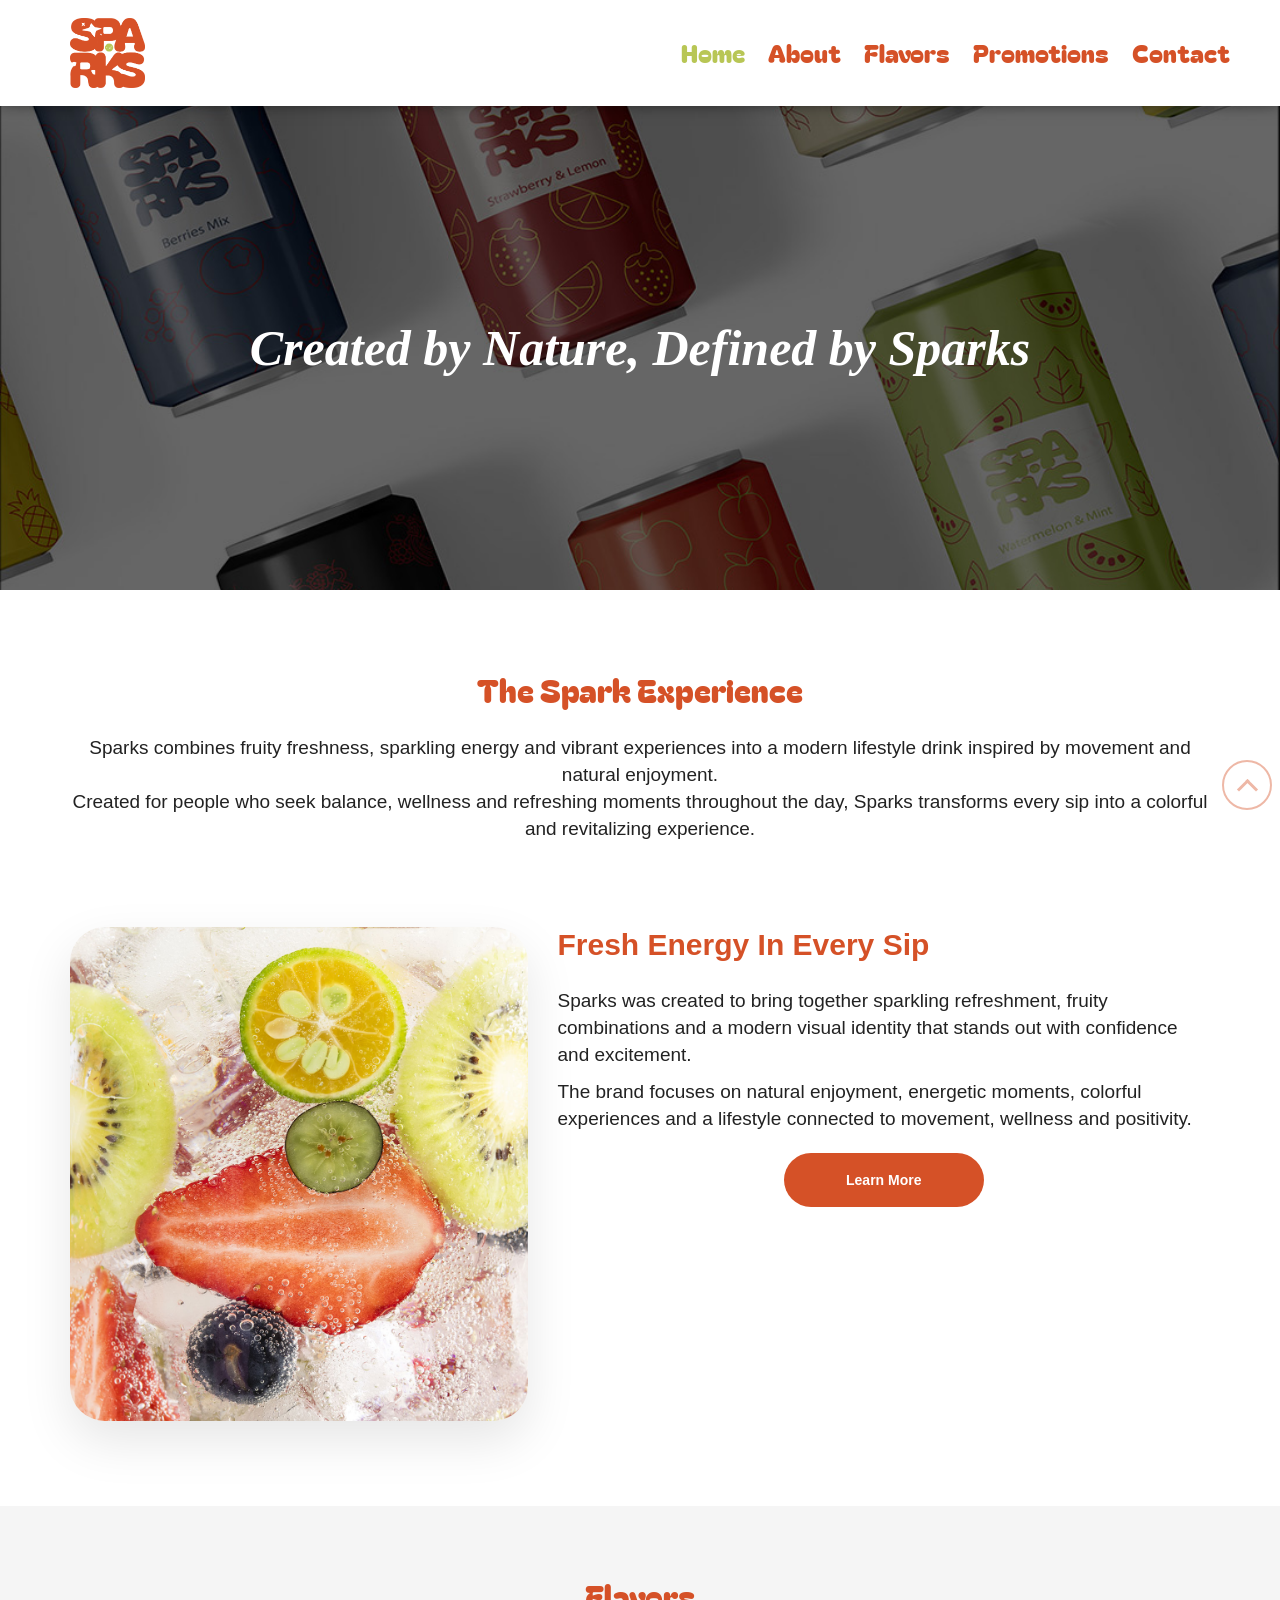
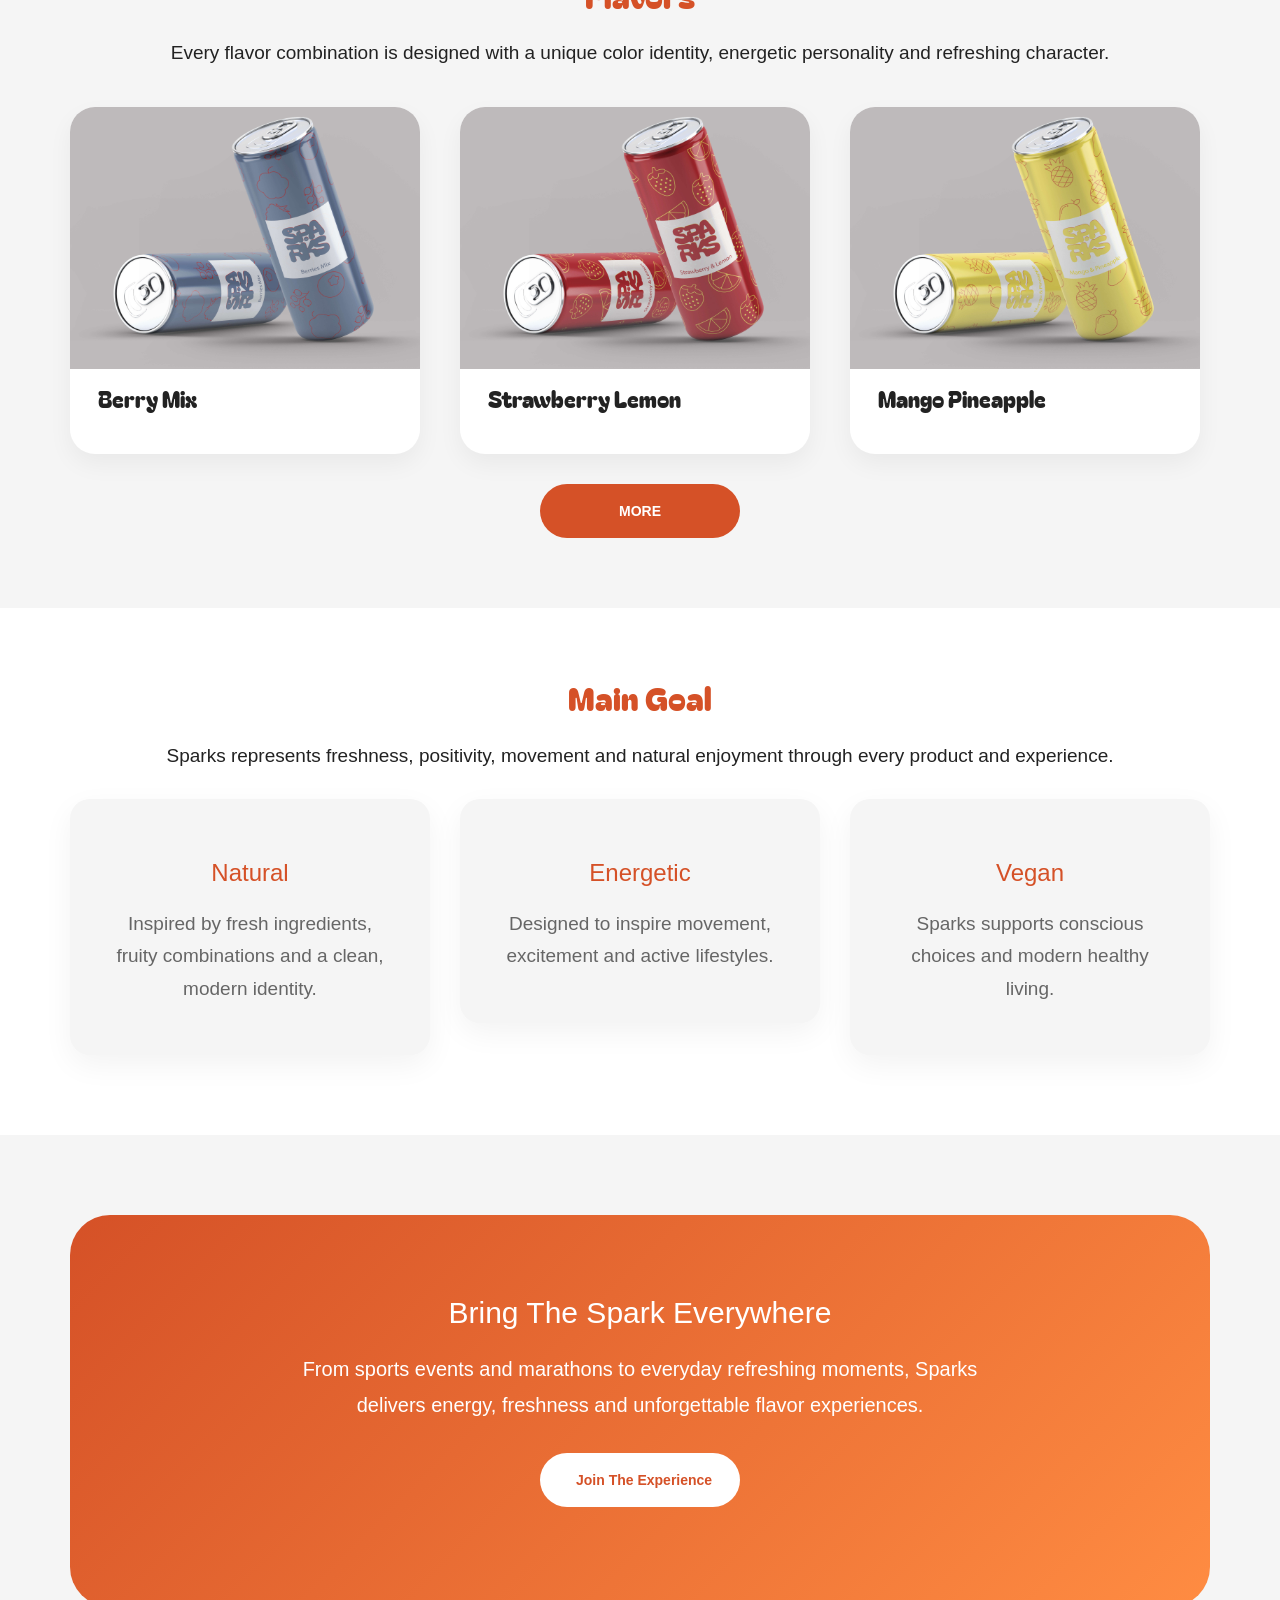
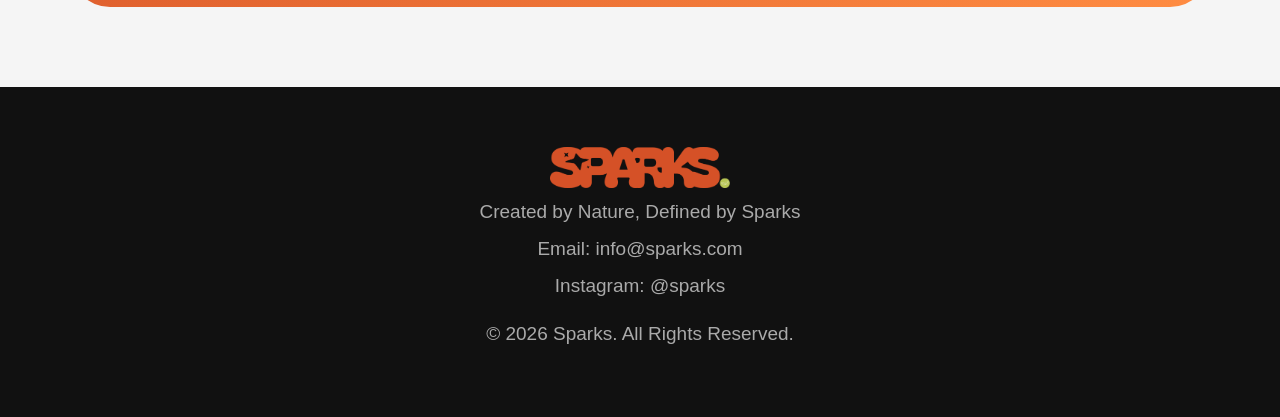
==== commit 54b12835: "Add files via upload" ====
--- a/index.html
+++ b/index.html
@@ -37,7 +37,7 @@
                 <div class="col-xs-10">
                     <div class="mobile-menu-icon" id="icon-menu"><span class="sp1"></span><span class="sp2"></span><span class="sp3"></span></div>
                     <div class="mobile-menu" id="mobile-menu">
-                        <a class="active" href="/sparks">Home</a>
+                        <a class="mobile-active" href="/sparks">Home</a>
                         <a href="/sparks/about">About</a>
                         <a href="/sparks/flavors">Flavors</a>
                         <a href="/sparks/promotions">Promotions</a>
--- a/scripts/style.css
+++ b/scripts/style.css
@@ -33,6 +33,7 @@
 .mobile-menu-icon.active span:nth-child(1){transform:rotate(45deg) translate(7px,7px);}
 .mobile-menu-icon.active span:nth-child(2){opacity:0;}
 .mobile-menu-icon.active span:nth-child(3){transform:rotate(-45deg) translate(7px,-7px);}
+.mobile-menu a.mobile-active{color: var(--secondary)}
 
 .header-wrap {background: url('../images/header-bg.jpg') 0 0 no-repeat;background-size: cover;height: 500px;background-position: center;    position: relative;top: 90px;margin-bottom: 100px;}
 .page-header-wrap{background: url('../images/header-bg.jpg') 0 0 no-repeat;background-size: cover;background-position: center;}
@@ -191,7 +192,7 @@
     .promotional-wrap img{margin-top: 50px;}
     .accessories-wrap img{margin-top: 50px;}
     .socials{display:flex;}
-    .flavor-content{padding:30px;}
+    .flavor-content{padding:28px;}
 }
 
 @media (min-width: 1200px) {
